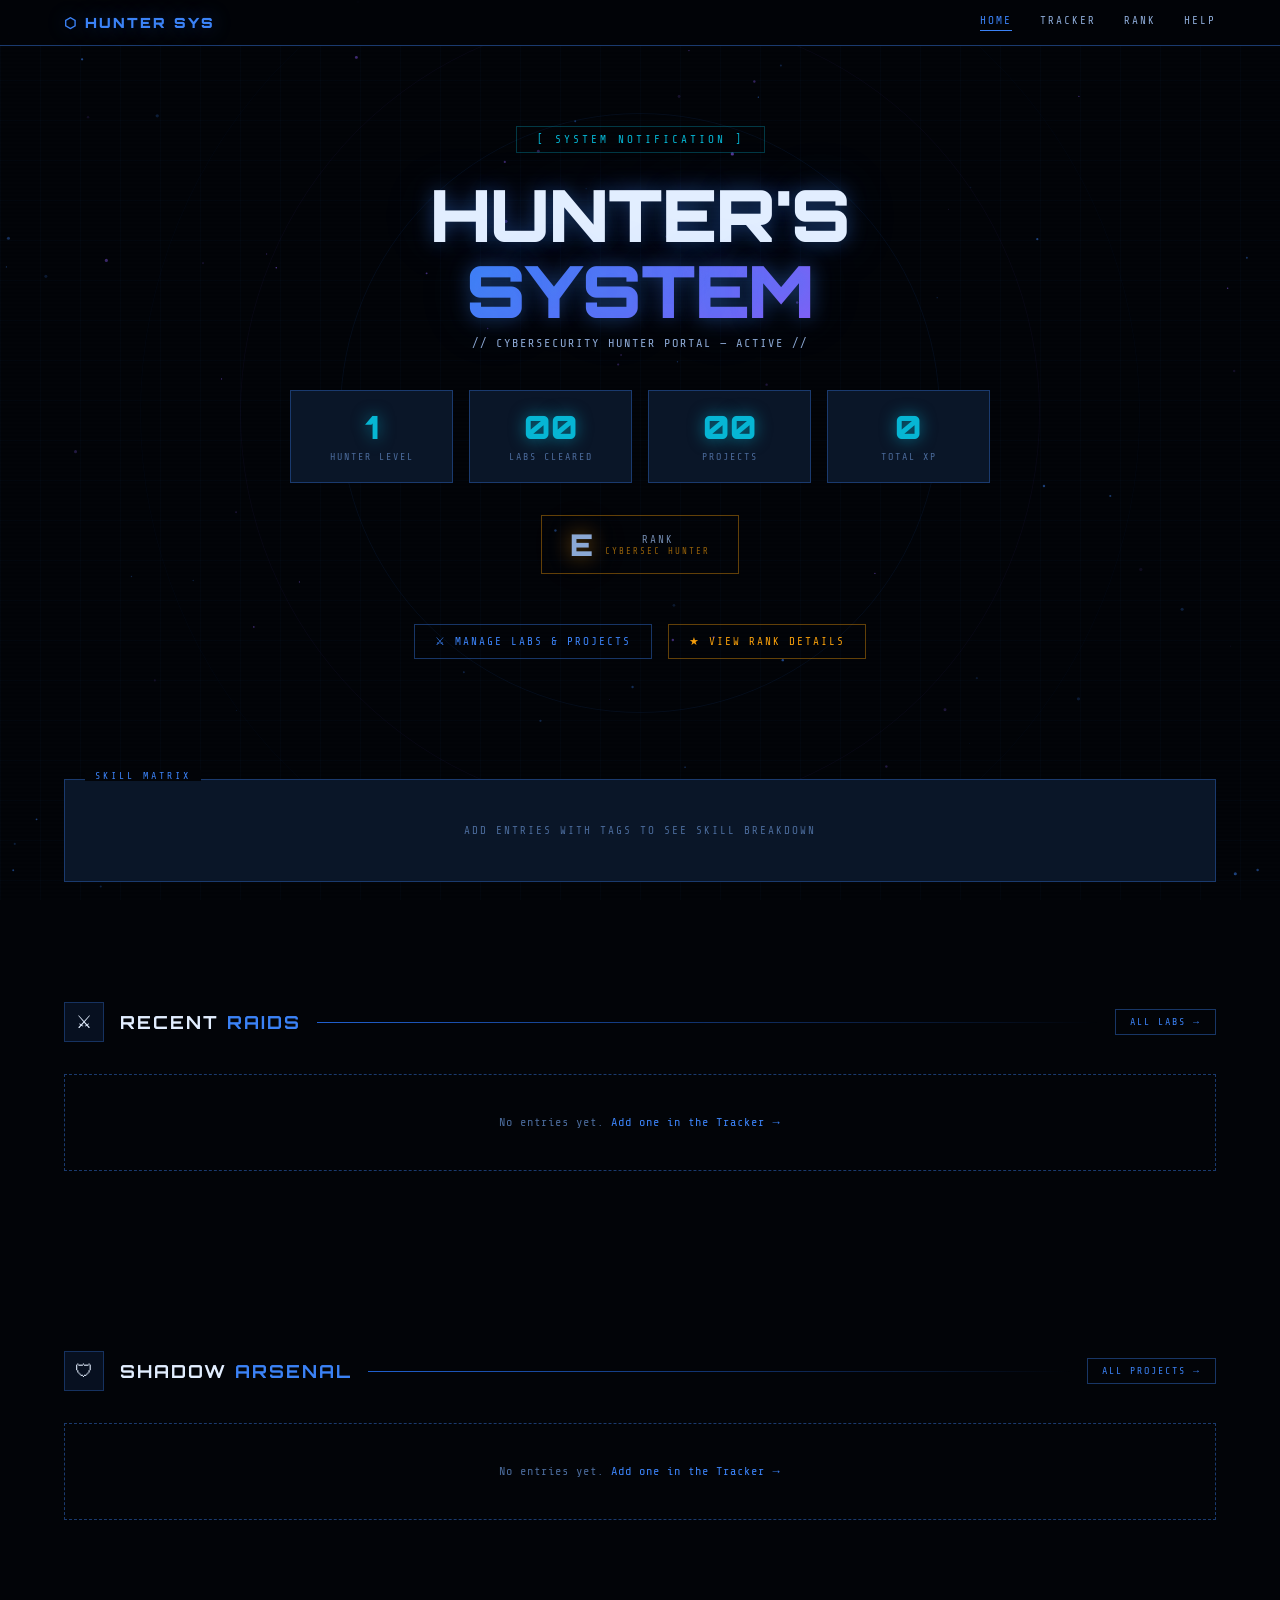
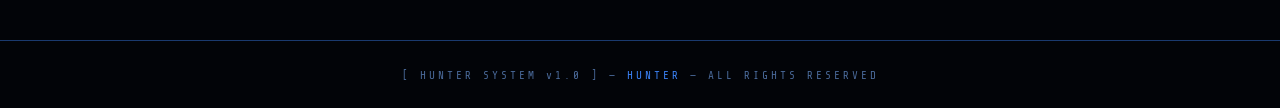
==== index.html @ 8d8c82bb "Add files via upload" ====
<!DOCTYPE html>
<html lang="en">
<head>
  <meta charset="UTF-8" />
  <meta name="viewport" content="width=device-width, initial-scale=1.0" />
  <title>Hunter's System | Home</title>
  <link rel="stylesheet" href="styles.css" />
  <style>
    .gate-ring {
      position: absolute; top: 50%; left: 50%;
      transform: translate(-50%, -50%);
      width: 600px; height: 600px; border-radius: 50%;
      border: 1px solid rgba(59,130,246,0.08);
      animation: ringPulse 4s ease-in-out infinite; pointer-events: none;
    }
    .gate-ring:nth-child(2) { width: 800px; height: 800px; animation-delay: -1.3s; border-color: rgba(139,92,246,0.05); }
    .gate-ring:nth-child(3) { width: 1000px; height: 1000px; animation-delay: -2.6s; border-color: rgba(59,130,246,0.03); }
    @keyframes ringPulse {
      0%,100%{ transform:translate(-50%,-50%) scale(1); opacity:.6; }
      50%    { transform:translate(-50%,-50%) scale(1.04); opacity:1; }
    }

    header { position: relative; padding: 80px 0 60px; text-align: center; overflow: hidden; }

    .system-alert {
      display: inline-block;
      font-family: 'Share Tech Mono', monospace; font-size: 11px; letter-spacing: 3px;
      color: var(--accent-cyan); border: 1px solid rgba(6,182,212,0.3);
      padding: 6px 20px; margin-bottom: 24px; text-transform: uppercase;
      animation: blink 2s step-end infinite;
    }

    h1.hero-title {
      font-family: 'Orbitron', sans-serif;
      font-size: clamp(32px, 6vw, 72px); font-weight: 900; line-height: 1.05;
      letter-spacing: -1px; color: var(--text-primary);
      text-shadow: var(--glow-blue); margin-bottom: 8px;
    }
    h1.hero-title span {
      background: linear-gradient(135deg, var(--accent-blue), var(--accent-purple));
      -webkit-background-clip: text; -webkit-text-fill-color: transparent; background-clip: text;
    }

    .hero-sub {
      font-family: 'Share Tech Mono', monospace; font-size: 12px;
      color: var(--text-secondary); letter-spacing: 2px; margin-bottom: 40px;
    }

    .rank-badge {
      display: inline-flex; align-items: center; gap: 12px;
      background: linear-gradient(135deg, rgba(245,158,11,0.12), rgba(245,158,11,0.04));
      border: 1px solid rgba(245,158,11,0.4); padding: 10px 28px;
      box-shadow: var(--glow-gold); margin-bottom: 50px;
    }
    .rank-letter {
      font-family: 'Orbitron', sans-serif; font-size: 30px; font-weight: 900;
      color: var(--accent-gold); text-shadow: var(--glow-gold);
    }
    .rank-text { font-family: 'Share Tech Mono', monospace; font-size: 11px; letter-spacing: 2px; color: var(--accent-gold); opacity: 0.8; }

    .quick-links { display: flex; justify-content: center; gap: 16px; flex-wrap: wrap; margin-bottom: 60px; }

    .preview-section { margin-bottom: 60px; }

    .no-data-msg {
      font-family: 'Share Tech Mono', monospace; font-size: 12px;
      color: var(--text-dim); letter-spacing: 1px; text-align: center; padding: 40px;
      border: 1px dashed var(--border-dim);
    }
    .no-data-msg a { color: var(--accent-blue); text-decoration: none; }
    .no-data-msg a:hover { text-decoration: underline; }
  </style>
</head>
<body>
<canvas id="particles"></canvas>

<nav>
  <div class="container nav-inner">
    <a href="index.html" class="nav-logo">⬡ HUNTER SYS</a>
    <div class="nav-links">
      <a href="index.html" class="active">HOME</a>
      <a href="tracker.html">TRACKER</a>
      <a href="rank.html">RANK</a>
      <a href="troubleshooting.html">HELP</a>
    </div>
  </div>
</nav>

<header>
  <div class="gate-ring"></div>
  <div class="gate-ring"></div>
  <div class="gate-ring"></div>
  <div class="container" style="position:relative;z-index:2;">
    <div class="system-alert">[ SYSTEM NOTIFICATION ]</div>
    <h1 class="hero-title">HUNTER'S<br /><span>SYSTEM</span></h1>
    <p class="hero-sub">// CYBERSECURITY HUNTER PORTAL — ACTIVE //</p>

    <!-- Dynamic stat grid -->
    <div class="stat-grid" id="statGrid" style="max-width:700px;margin:0 auto 32px;">
      <div class="stat-card">
        <span class="stat-card-value" id="statLevel">—</span>
        <span class="stat-card-label">HUNTER LEVEL</span>
      </div>
      <div class="stat-card">
        <span class="stat-card-value" id="statLabs">0</span>
        <span class="stat-card-label">LABS CLEARED</span>
      </div>
      <div class="stat-card">
        <span class="stat-card-value" id="statProjects">0</span>
        <span class="stat-card-label">PROJECTS</span>
      </div>
      <div class="stat-card">
        <span class="stat-card-value" id="statXP">0</span>
        <span class="stat-card-label">TOTAL XP</span>
      </div>
    </div>

    <!-- Rank badge -->
    <div style="display:flex;justify-content:center;">
      <div class="rank-badge" id="rankBadge">
        <span class="rank-letter" id="rankLetter">?</span>
        <div>
          <div class="rank-text" id="rankLabel">RANK</div>
          <div class="rank-text" style="font-size:9px;opacity:0.6;">CYBERSEC HUNTER</div>
        </div>
      </div>
    </div>

    <!-- Quick nav buttons -->
    <div class="quick-links">
      <a href="tracker.html" class="btn btn-primary">⚔ MANAGE LABS &amp; PROJECTS</a>
      <a href="rank.html"    class="btn btn-gold">★ VIEW RANK DETAILS</a>
    </div>
  </div>
</header>

<div class="container">

  <!-- XP Skill Bars -->
  <div class="xp-section" data-label="SKILL MATRIX" style="margin-bottom:60px;" id="skillMatrix">
    <div id="skillBars">
      <div class="xp-row">
        <span class="xp-label">NO DATA</span>
        <div class="xp-track"><div class="xp-fill" style="width:0%"></div></div>
        <span class="xp-pct">0%</span>
      </div>
    </div>
  </div>

  <!-- Recent Labs Preview -->
  <section class="preview-section">
    <div class="section-header">
      <div class="section-icon">⚔</div>
      <h2 class="section-title">RECENT <span>RAIDS</span></h2>
      <div class="section-line"></div>
      <a href="tracker.html" class="btn btn-primary" style="white-space:nowrap;font-size:10px;padding:6px 14px;">ALL LABS →</a>
    </div>
    <div id="labsPreview" class="cards-grid"></div>
  </section>

  <!-- Recent Projects Preview -->
  <section class="preview-section">
    <div class="section-header">
      <div class="section-icon">🛡</div>
      <h2 class="section-title">SHADOW <span>ARSENAL</span></h2>
      <div class="section-line"></div>
      <a href="tracker.html" class="btn btn-primary" style="white-space:nowrap;font-size:10px;padding:6px 14px;">ALL PROJECTS →</a>
    </div>
    <div id="projectsPreview" class="cards-grid"></div>
  </section>

</div>

<footer>
  <div class="container">
    <p class="footer-text">[ HUNTER SYSTEM v1.0 ] — <span id="footerName">HUNTER</span> — ALL RIGHTS RESERVED</p>
  </div>
</footer>

<script>
// ── PARTICLES ──
const canvas = document.getElementById('particles');
const ctx = canvas.getContext('2d');
let W, H, particles = [];
function resize() { W = canvas.width = window.innerWidth; H = canvas.height = window.innerHeight; }
resize(); window.addEventListener('resize', resize);
function mkP() {
  return { x:Math.random()*W, y:Math.random()*H, r:Math.random()*1.4+0.3,
    dx:(Math.random()-.5)*.3, dy:-Math.random()*.5-.1,
    alpha:Math.random()*.5+.1, color:Math.random()>.5?'59,130,246':'139,92,246' };
}
for(let i=0;i<100;i++) particles.push(mkP());
(function draw() {
  ctx.clearRect(0,0,W,H);
  particles.forEach((p,i) => {
    ctx.beginPath(); ctx.arc(p.x,p.y,p.r,0,Math.PI*2);
    ctx.fillStyle=`rgba(${p.color},${p.alpha})`; ctx.fill();
    p.x+=p.dx; p.y+=p.dy;
    if(p.y<-10) particles[i]={...mkP(),y:H+10};
  });
  requestAnimationFrame(draw);
})();

// ── DATA ──
const XP_BY_RANK = { E:250, D:600, C:1200, B:2500, A:5000, S:10000 };
const RANK_THRESHOLDS = [
  { rank:'S', min:42000, color:'var(--accent-gold)' },
  { rank:'A', min:30000, color:'var(--accent-orange)' },
  { rank:'B', min:18000, color:'var(--accent-purple)' },
  { rank:'C', min:8000,  color:'var(--accent-blue)' },
  { rank:'D', min:2000,  color:'var(--accent-green)' },
  { rank:'E', min:0,     color:'var(--text-secondary)' },
];

function getEntries() { try { return JSON.parse(localStorage.getItem('hunterEntries')||'[]'); } catch(e){return[];} }

function calcXP(entry) {
  const base = XP_BY_RANK[entry.rank] || 0;
  if(entry.status==='complete') return base;
  if(entry.status==='progress') return Math.floor(base*0.5);
  return 0;
}

function getHunterRank(xp) {
  return RANK_THRESHOLDS.find(t => xp >= t.min) || RANK_THRESHOLDS[RANK_THRESHOLDS.length-1];
}

function renderCard(entry) {
  const statusIcon = entry.status==='complete'?'complete':entry.status==='progress'?'progress':'locked';
  const statusLabel = entry.status==='complete'?'CLEARED':entry.status==='progress'?'IN PROGRESS':'LOCKED';
  const xp = calcXP(entry);
  const base = XP_BY_RANK[entry.rank]||0;
  const pct = base>0 ? Math.round((xp/base)*100) : 0;
  const tags = (entry.tags||[]).map(t=>`<span class="tag">${t}</span>`).join('');
  const link = entry.link ? `<a href="${entry.link}" target="_blank" class="btn btn-primary" style="font-size:10px;padding:7px 14px;">VIEW →</a>` : '';
  return `
  <div class="card fade-in">
    <div class="card-corner"></div>
    <div class="card-header">
      <span class="card-rank rank-${entry.rank.toLowerCase()}">${entry.rank}-RANK</span>
      <span class="card-status">
        <span class="status-dot ${statusIcon}"></span>
        <span class="status-${statusIcon}">${statusLabel}</span>
      </span>
    </div>
    <h3 class="card-title">${entry.name}</h3>
    <div class="mini-progress">
      <div class="mini-track"><div class="mini-fill" style="width:${pct}%"></div></div>
      <span class="mini-pct">${pct}%</span>
    </div>
    <p class="card-desc">${entry.description||'No description provided.'}</p>
    <div class="card-tags">${tags}</div>
    ${link}
  </div>`;
}

function renderNoData(containerId, pageHref) {
  document.getElementById(containerId).innerHTML = `
    <div class="no-data-msg" style="grid-column:1/-1;">
      No entries yet. <a href="${pageHref}">Add one in the Tracker →</a>
    </div>`;
}

function buildSkillBars(entries) {
  // Count completed XP by tags/type — build bars per category
  const categories = {
    'NETWORK':    ['NMAP','WIRESHARK','TCP/IP','PFSENSE','NETWORK','RECON'],
    'WEB SEC':    ['BURP SUITE','XSS','SQL','OWASP','WEB','HTTP','PHP'],
    'ACTIVE DIR': ['ACTIVE DIRECTORY','KERBEROS','MIMIKATZ','AD','LDAP'],
    'FORENSICS':  ['AUTOPSY','VOLATILITY','LOG','FORENSICS','DFIR'],
    'MALWARE':    ['GHIDRA','x64DBG','SANDBOX','RE','MALWARE','REVERSE'],
  };
  const colors = ['','purple','green','gold','red'];
  const barEl = document.getElementById('skillBars');
  barEl.innerHTML = '';

  let hasAny = false;
  Object.entries(categories).forEach(([cat, keywords], ci) => {
    const relevant = entries.filter(e =>
      e.status==='complete' &&
      (keywords.some(k => (e.tags||[]).map(t=>t.toUpperCase()).includes(k))
       || keywords.some(k => (e.name||'').toUpperCase().includes(k)))
    );
    const total = entries.filter(e =>
      keywords.some(k => (e.tags||[]).map(t=>t.toUpperCase()).includes(k)
        || (e.name||'').toUpperCase().includes(k))
    );
    if(total.length===0) return;
    hasAny = true;
    const pct = total.length>0 ? Math.round((relevant.length/total.length)*100) : 0;
    const row = document.createElement('div');
    row.className = 'xp-row';
    row.innerHTML = `
      <span class="xp-label">${cat}</span>
      <div class="xp-track"><div class="xp-fill ${colors[ci]}" style="width:0%" data-target="${pct}%"></div></div>
      <span class="xp-pct">${pct}%</span>`;
    barEl.appendChild(row);
  });

  if(!hasAny) {
    barEl.innerHTML = `<div style="font-family:'Share Tech Mono',monospace;font-size:11px;color:var(--text-dim);letter-spacing:2px;text-align:center;padding:16px 0;">
      ADD ENTRIES WITH TAGS TO SEE SKILL BREAKDOWN</div>`;
  }

  setTimeout(()=>{
    document.querySelectorAll('.xp-fill[data-target]').forEach(el=>{
      el.style.width = el.dataset.target;
    });
  }, 300);
}

function init() {
  const entries = getEntries();
  const totalXP = entries.reduce((sum,e)=>sum+calcXP(e),0);
  const labs = entries.filter(e=>e.type==='lab');
  const projects = entries.filter(e=>e.type==='project');
  const clearedLabs = labs.filter(e=>e.status==='complete').length;
  const rankInfo = getHunterRank(totalXP);

  // Stats
  document.getElementById('statLevel').textContent = Math.floor(totalXP/300)||1;
  document.getElementById('statLabs').textContent = String(clearedLabs).padStart(2,'0');
  document.getElementById('statProjects').textContent = String(projects.length).padStart(2,'0');
  document.getElementById('statXP').textContent = totalXP.toLocaleString();

  // Rank badge
  const rb = document.getElementById('rankBadge');
  rb.style.borderColor = rankInfo.color.replace('var(--','').replace(')','');
  rb.style.background = `linear-gradient(135deg, ${rankInfo.color}22, ${rankInfo.color}08)`;
  rb.style.boxShadow = `0 0 20px ${rankInfo.color}44, 0 0 60px ${rankInfo.color}18`;
  document.getElementById('rankLetter').textContent = rankInfo.rank;
  document.getElementById('rankLetter').style.color = rankInfo.color;
  document.getElementById('rankLabel').style.color = rankInfo.color;

  // Skill bars
  buildSkillBars(entries);

  // Labs preview (latest 3 complete)
  const labsEl = document.getElementById('labsPreview');
  const recentLabs = [...labs].reverse().slice(0,3);
  if(recentLabs.length===0) renderNoData('labsPreview','tracker.html');
  else labsEl.innerHTML = recentLabs.map(renderCard).join('');

  // Projects preview (latest 3)
  const projEl = document.getElementById('projectsPreview');
  const recentProj = [...projects].reverse().slice(0,3);
  if(recentProj.length===0) renderNoData('projectsPreview','tracker.html');
  else projEl.innerHTML = recentProj.map(renderCard).join('');

  // Footer name
  const name = localStorage.getItem('hunterName')||'HUNTER';
  document.getElementById('footerName').textContent = name;
}

init();
</script>
</body>
</html>
---- styles.css ----
/* ── HUNTER SYSTEM — SHARED STYLES ── */
@import url('https://fonts.googleapis.com/css2?family=Rajdhani:wght@400;500;600;700&family=Share+Tech+Mono&family=Orbitron:wght@400;700;900&display=swap');

:root {
  --bg-void:       #020408;
  --bg-deep:       #060d18;
  --bg-panel:      #0a1628;
  --bg-card:       #0d1f3c;
  --border-dim:    #1a3a6e;
  --border-glow:   #2060d0;
  --accent-blue:   #3b82f6;
  --accent-cyan:   #06b6d4;
  --accent-purple: #8b5cf6;
  --accent-gold:   #f59e0b;
  --accent-red:    #ef4444;
  --accent-green:  #22c55e;
  --accent-orange: #f97316;
  --text-primary:  #e2eeff;
  --text-secondary:#8ba8d4;
  --text-dim:      #4a6a9a;
  --glow-blue:     0 0 20px rgba(59,130,246,0.4), 0 0 60px rgba(59,130,246,0.15);
  --glow-purple:   0 0 20px rgba(139,92,246,0.4), 0 0 60px rgba(139,92,246,0.15);
  --glow-gold:     0 0 20px rgba(245,158,11,0.5), 0 0 60px rgba(245,158,11,0.2);
  --glow-green:    0 0 20px rgba(34,197,94,0.4), 0 0 60px rgba(34,197,94,0.15);
}

*, *::before, *::after { box-sizing: border-box; margin: 0; padding: 0; }
html { scroll-behavior: smooth; }

body {
  background: var(--bg-void);
  color: var(--text-primary);
  font-family: 'Rajdhani', sans-serif;
  font-size: 16px;
  min-height: 100vh;
  overflow-x: hidden;
}

/* Grid overlay */
body::before {
  content: '';
  position: fixed; inset: 0; z-index: 0; pointer-events: none;
  background-image:
    linear-gradient(rgba(59,130,246,0.03) 1px, transparent 1px),
    linear-gradient(90deg, rgba(59,130,246,0.03) 1px, transparent 1px);
  background-size: 40px 40px;
}

/* Scanline */
body::after {
  content: '';
  position: fixed; inset: 0; z-index: 1; pointer-events: none;
  background: repeating-linear-gradient(0deg,transparent,transparent 2px,rgba(0,0,0,0.07) 2px,rgba(0,0,0,0.07) 4px);
}

#particles { position: fixed; inset: 0; z-index: 0; pointer-events: none; }

.container { max-width: 1200px; margin: 0 auto; padding: 0 24px; position: relative; z-index: 2; }

/* ── NAV ── */
nav {
  position: sticky; top: 0; z-index: 100;
  background: rgba(2,4,8,0.92);
  backdrop-filter: blur(14px);
  border-bottom: 1px solid var(--border-dim);
  padding: 14px 0;
}
.nav-inner { display: flex; justify-content: space-between; align-items: center; }
.nav-logo {
  font-family: 'Orbitron', sans-serif;
  font-size: 14px; font-weight: 900; letter-spacing: 2px;
  color: var(--accent-blue); text-shadow: var(--glow-blue); text-decoration: none;
}
.nav-links { display: flex; gap: 28px; }
.nav-links a {
  font-family: 'Share Tech Mono', monospace;
  font-size: 11px; letter-spacing: 2px;
  color: var(--text-secondary); text-decoration: none;
  text-transform: uppercase; transition: color 0.2s;
  padding-bottom: 3px; border-bottom: 1px solid transparent;
}
.nav-links a:hover { color: var(--accent-cyan); }
.nav-links a.active { color: var(--accent-blue); border-bottom-color: var(--accent-blue); }

/* ── SECTION HEADER ── */
.section-header {
  display: flex; align-items: center; gap: 16px; margin-bottom: 32px;
}
.section-icon {
  width: 40px; height: 40px; display: grid; place-items: center;
  background: rgba(59,130,246,0.1); border: 1px solid rgba(59,130,246,0.3);
  font-size: 18px; flex-shrink: 0;
}
.section-title {
  font-family: 'Orbitron', sans-serif; font-size: 18px;
  font-weight: 700; letter-spacing: 2px; color: var(--text-primary);
}
.section-title span { color: var(--accent-blue); }
.section-line { flex: 1; height: 1px; background: linear-gradient(90deg, var(--border-glow), transparent); }

section { padding: 60px 0; }

/* ── CARDS ── */
.cards-grid {
  display: grid;
  grid-template-columns: repeat(auto-fill, minmax(320px, 1fr));
  gap: 20px;
}
.card {
  background: var(--bg-card); border: 1px solid var(--border-dim);
  padding: 24px; position: relative;
  transition: border-color 0.3s, transform 0.3s, box-shadow 0.3s;
  overflow: hidden;
}
.card::before {
  content: ''; position: absolute; top: 0; left: 0; right: 0; height: 2px;
  background: linear-gradient(90deg, var(--accent-blue), var(--accent-purple));
  opacity: 0; transition: opacity 0.3s;
}
.card:hover { border-color: var(--border-glow); transform: translateY(-3px); box-shadow: var(--glow-blue); }
.card:hover::before { opacity: 1; }
.card-corner {
  position: absolute; bottom: 12px; right: 12px;
  width: 20px; height: 20px;
  border-bottom: 2px solid var(--border-dim); border-right: 2px solid var(--border-dim);
  transition: border-color 0.3s;
}
.card:hover .card-corner { border-color: var(--accent-blue); }

/* ── RANK BADGES ── */
.card-rank {
  font-family: 'Orbitron', sans-serif; font-size: 13px; font-weight: 700;
  padding: 3px 10px; border: 1px solid; flex-shrink: 0;
}
.rank-s { color: var(--accent-gold);   border-color: var(--accent-gold);   background: rgba(245,158,11,0.08); }
.rank-a { color: var(--accent-orange); border-color: var(--accent-orange); background: rgba(249,115,22,0.08); }
.rank-b { color: var(--accent-purple); border-color: var(--accent-purple); background: rgba(139,92,246,0.08); }
.rank-c { color: var(--accent-blue);   border-color: var(--accent-blue);   background: rgba(59,130,246,0.08); }
.rank-d { color: var(--accent-green);  border-color: var(--accent-green);  background: rgba(34,197,94,0.08); }
.rank-e { color: var(--text-secondary);border-color: var(--border-dim);    background: rgba(255,255,255,0.03); }

/* ── STATUS ── */
.card-status {
  font-family: 'Share Tech Mono', monospace; font-size: 10px;
  letter-spacing: 2px; display: flex; align-items: center; gap: 6px;
}
.status-dot {
  width: 6px; height: 6px; border-radius: 50%;
  animation: dotPulse 2s ease-in-out infinite;
}
.status-dot.complete { background: var(--accent-green); box-shadow: 0 0 6px var(--accent-green); }
.status-dot.progress { background: var(--accent-blue);  box-shadow: 0 0 6px var(--accent-blue); animation: dotPulse 1s ease-in-out infinite; }
.status-dot.locked   { background: var(--text-dim); animation: none; }
@keyframes dotPulse {
  0%,100% { opacity:1; transform:scale(1); } 50% { opacity:0.4; transform:scale(0.7); }
}
.status-complete { color: var(--accent-green); }
.status-progress { color: var(--accent-blue); }
.status-locked   { color: var(--text-dim); }

/* ── CARD CONTENT ── */
.card-header { display: flex; align-items: flex-start; justify-content: space-between; gap: 12px; margin-bottom: 14px; }
.card-title {
  font-family: 'Orbitron', sans-serif; font-size: 14px; font-weight: 700;
  letter-spacing: 1px; color: var(--text-primary); margin-bottom: 8px;
}
.card-desc { font-size: 14px; line-height: 1.6; color: var(--text-secondary); margin-bottom: 14px; }
.card-tags { display: flex; flex-wrap: wrap; gap: 6px; margin-bottom: 14px; }
.tag {
  font-family: 'Share Tech Mono', monospace; font-size: 10px; letter-spacing: 1px;
  color: var(--text-dim); border: 1px solid var(--border-dim); padding: 3px 10px;
  transition: color 0.2s, border-color 0.2s;
}
.card:hover .tag { color: var(--accent-cyan); border-color: rgba(6,182,212,0.3); }

/* ── MINI PROGRESS ── */
.mini-progress { display: flex; align-items: center; gap: 10px; margin-bottom: 14px; }
.mini-track { flex: 1; height: 3px; background: rgba(255,255,255,0.05); }
.mini-fill { height: 100%; background: linear-gradient(90deg, var(--accent-blue), var(--accent-cyan)); }
.mini-pct { font-family: 'Share Tech Mono', monospace; font-size: 10px; color: var(--text-dim); width: 32px; text-align: right; }

/* ── XP BARS ── */
.xp-section {
  background: var(--bg-panel); border: 1px solid var(--border-dim);
  padding: 28px 32px; position: relative;
}
.xp-section::before {
  content: attr(data-label);
  position: absolute; top: -10px; left: 20px;
  font-family: 'Share Tech Mono', monospace; font-size: 10px; letter-spacing: 3px;
  color: var(--accent-blue); background: var(--bg-void); padding: 0 10px;
}
.xp-row { display: flex; align-items: center; gap: 16px; margin-bottom: 16px; }
.xp-row:last-child { margin-bottom: 0; }
.xp-label { font-family: 'Share Tech Mono', monospace; font-size: 11px; letter-spacing: 1px; color: var(--text-dim); width: 90px; flex-shrink: 0; }
.xp-track { flex: 1; height: 8px; background: rgba(255,255,255,0.05); border: 1px solid var(--border-dim); position: relative; overflow: hidden; }
.xp-fill {
  height: 100%; background: linear-gradient(90deg, var(--accent-blue), var(--accent-cyan));
  box-shadow: 0 0 12px rgba(59,130,246,0.6); position: relative;
  transition: width 1.5s cubic-bezier(0.4,0,0.2,1);
}
.xp-fill::after { content: ''; position: absolute; right: 0; top: 0; bottom: 0; width: 3px; background: white; box-shadow: 0 0 8px white; }
.xp-fill.purple { background: linear-gradient(90deg, var(--accent-purple), #a78bfa); box-shadow: 0 0 12px rgba(139,92,246,0.6); }
.xp-fill.green  { background: linear-gradient(90deg, var(--accent-green), #4ade80);  box-shadow: 0 0 12px rgba(34,197,94,0.6); }
.xp-fill.gold   { background: linear-gradient(90deg, var(--accent-gold), #fcd34d);   box-shadow: 0 0 12px rgba(245,158,11,0.6); }
.xp-fill.red    { background: linear-gradient(90deg, var(--accent-red), #f97316);    box-shadow: 0 0 12px rgba(239,68,68,0.6); }
.xp-pct { font-family: 'Orbitron', monospace; font-size: 11px; color: var(--accent-cyan); width: 44px; text-align: right; }

/* ── BUTTONS ── */
.btn {
  font-family: 'Share Tech Mono', monospace; font-size: 11px; letter-spacing: 2px;
  text-transform: uppercase; padding: 10px 20px; border: 1px solid;
  cursor: pointer; transition: all 0.25s; text-decoration: none;
  display: inline-flex; align-items: center; gap: 8px;
  background: transparent;
}
.btn-primary { color: var(--accent-blue); border-color: rgba(59,130,246,0.4); }
.btn-primary:hover { background: rgba(59,130,246,0.12); border-color: var(--accent-blue); box-shadow: var(--glow-blue); color: #93c5fd; }
.btn-success { color: var(--accent-green); border-color: rgba(34,197,94,0.4); }
.btn-success:hover { background: rgba(34,197,94,0.1); border-color: var(--accent-green); }
.btn-danger  { color: var(--accent-red);   border-color: rgba(239,68,68,0.4); }
.btn-danger:hover  { background: rgba(239,68,68,0.1);  border-color: var(--accent-red); }
.btn-gold    { color: var(--accent-gold);  border-color: rgba(245,158,11,0.4); }
.btn-gold:hover    { background: rgba(245,158,11,0.1); border-color: var(--accent-gold); box-shadow: var(--glow-gold); }

/* ── FORMS ── */
.form-panel {
  background: var(--bg-panel); border: 1px solid var(--border-dim);
  padding: 32px; position: relative;
}
.form-panel::before {
  content: attr(data-label);
  position: absolute; top: -10px; left: 20px;
  font-family: 'Share Tech Mono', monospace; font-size: 10px; letter-spacing: 3px;
  color: var(--accent-purple); background: var(--bg-void); padding: 0 10px;
}
.form-grid { display: grid; grid-template-columns: 1fr 1fr; gap: 20px; }
.form-group { display: flex; flex-direction: column; gap: 8px; }
.form-group.full { grid-column: 1 / -1; }
label {
  font-family: 'Share Tech Mono', monospace; font-size: 10px;
  letter-spacing: 2px; color: var(--text-dim); text-transform: uppercase;
}
input, select, textarea {
  background: rgba(255,255,255,0.03); border: 1px solid var(--border-dim);
  color: var(--text-primary); font-family: 'Rajdhani', sans-serif; font-size: 15px;
  padding: 10px 14px; transition: border-color 0.25s, box-shadow 0.25s;
  outline: none; width: 100%; border-radius: 0;
  -webkit-appearance: none;
}
input:focus, select:focus, textarea:focus {
  border-color: var(--accent-blue); box-shadow: 0 0 0 1px rgba(59,130,246,0.3);
}
select option { background: var(--bg-card); color: var(--text-primary); }
textarea { resize: vertical; min-height: 80px; }
.form-actions { display: flex; gap: 12px; margin-top: 24px; flex-wrap: wrap; }

/* ── QUEST LIST ── */
.quest-list { display: flex; flex-direction: column; gap: 10px; }
.quest-item {
  display: flex; align-items: center; gap: 16px;
  background: var(--bg-panel); border: 1px solid var(--border-dim);
  padding: 14px 20px; transition: border-color 0.25s, background 0.25s;
}
.quest-item:hover { border-color: var(--border-glow); background: rgba(59,130,246,0.04); }
.quest-check {
  width: 20px; height: 20px; border: 2px solid var(--border-dim);
  display: grid; place-items: center; flex-shrink: 0;
  font-size: 11px; color: var(--accent-green); transition: border-color 0.25s;
}
.quest-check.done { border-color: var(--accent-green); background: rgba(34,197,94,0.08); }
.quest-name { flex: 1; font-size: 15px; font-weight: 600; color: var(--text-primary); }
.quest-name.done { text-decoration: line-through; color: var(--text-dim); }
.quest-xp { font-family: 'Share Tech Mono', monospace; font-size: 11px; color: var(--accent-gold); letter-spacing: 1px; }

/* ── STAT BLOCKS ── */
.stat-grid { display: grid; grid-template-columns: repeat(auto-fit, minmax(160px, 1fr)); gap: 16px; margin-bottom: 40px; }
.stat-card {
  background: var(--bg-panel); border: 1px solid var(--border-dim);
  padding: 20px; text-align: center; position: relative;
  transition: border-color 0.3s;
}
.stat-card:hover { border-color: var(--border-glow); }
.stat-card-value {
  font-family: 'Orbitron', sans-serif; font-size: 32px; font-weight: 900;
  color: var(--accent-cyan); text-shadow: 0 0 16px rgba(6,182,212,0.6);
  display: block; line-height: 1;
}
.stat-card-label {
  font-family: 'Share Tech Mono', monospace; font-size: 10px;
  letter-spacing: 2px; color: var(--text-dim); text-transform: uppercase;
  margin-top: 8px; display: block;
}

/* ── EMPTY STATE ── */
.empty-state {
  text-align: center; padding: 60px 20px;
  border: 1px dashed var(--border-dim); background: rgba(255,255,255,0.01);
}
.empty-state-icon { font-size: 40px; margin-bottom: 16px; opacity: 0.4; }
.empty-state-text {
  font-family: 'Share Tech Mono', monospace; font-size: 12px;
  letter-spacing: 2px; color: var(--text-dim);
}

/* ── FILTER BAR ── */
.filter-bar { display: flex; gap: 10px; flex-wrap: wrap; margin-bottom: 24px; }
.filter-btn {
  font-family: 'Share Tech Mono', monospace; font-size: 10px; letter-spacing: 2px;
  padding: 6px 16px; border: 1px solid var(--border-dim);
  color: var(--text-dim); background: transparent; cursor: pointer;
  transition: all 0.2s; text-transform: uppercase;
}
.filter-btn:hover, .filter-btn.active { color: var(--accent-cyan); border-color: rgba(6,182,212,0.4); background: rgba(6,182,212,0.06); }

/* ── CARD ACTIONS (for tracker) ── */
.card-actions { display: flex; gap: 8px; margin-top: 14px; }

/* ── FOOTER ── */
footer { border-top: 1px solid var(--border-dim); padding: 28px 0; text-align: center; }
.footer-text {
  font-family: 'Share Tech Mono', monospace; font-size: 11px;
  letter-spacing: 3px; color: var(--text-dim);
}
.footer-text span { color: var(--accent-blue); }

/* ── ANIMATIONS ── */
.fade-in { opacity: 0; transform: translateY(20px); animation: fadeIn 0.6s ease forwards; }
@keyframes fadeIn { to { opacity: 1; transform: translateY(0); } }
.fade-in:nth-child(1){animation-delay:.05s} .fade-in:nth-child(2){animation-delay:.1s}
.fade-in:nth-child(3){animation-delay:.15s} .fade-in:nth-child(4){animation-delay:.2s}
.fade-in:nth-child(5){animation-delay:.25s} .fade-in:nth-child(6){animation-delay:.3s}
.fade-in:nth-child(7){animation-delay:.35s} .fade-in:nth-child(8){animation-delay:.4s}

@keyframes blink { 0%,100%{opacity:1} 50%{opacity:0.35} }

/* ── RANK COLOR HELPERS ── */
.color-s { color: var(--accent-gold); }
.color-a { color: var(--accent-orange); }
.color-b { color: var(--accent-purple); }
.color-c { color: var(--accent-blue); }
.color-d { color: var(--accent-green); }
.color-e { color: var(--text-secondary); }

/* ── RESPONSIVE ── */
@media (max-width: 768px) {
  .form-grid { grid-template-columns: 1fr; }
  .form-group.full { grid-column: 1; }
}
@media (max-width: 640px) {
  .nav-links { gap: 16px; }
  .stat-grid { grid-template-columns: repeat(2, 1fr); }
}

/* ── PARTICLES ── */
.particles-script { display: none; }
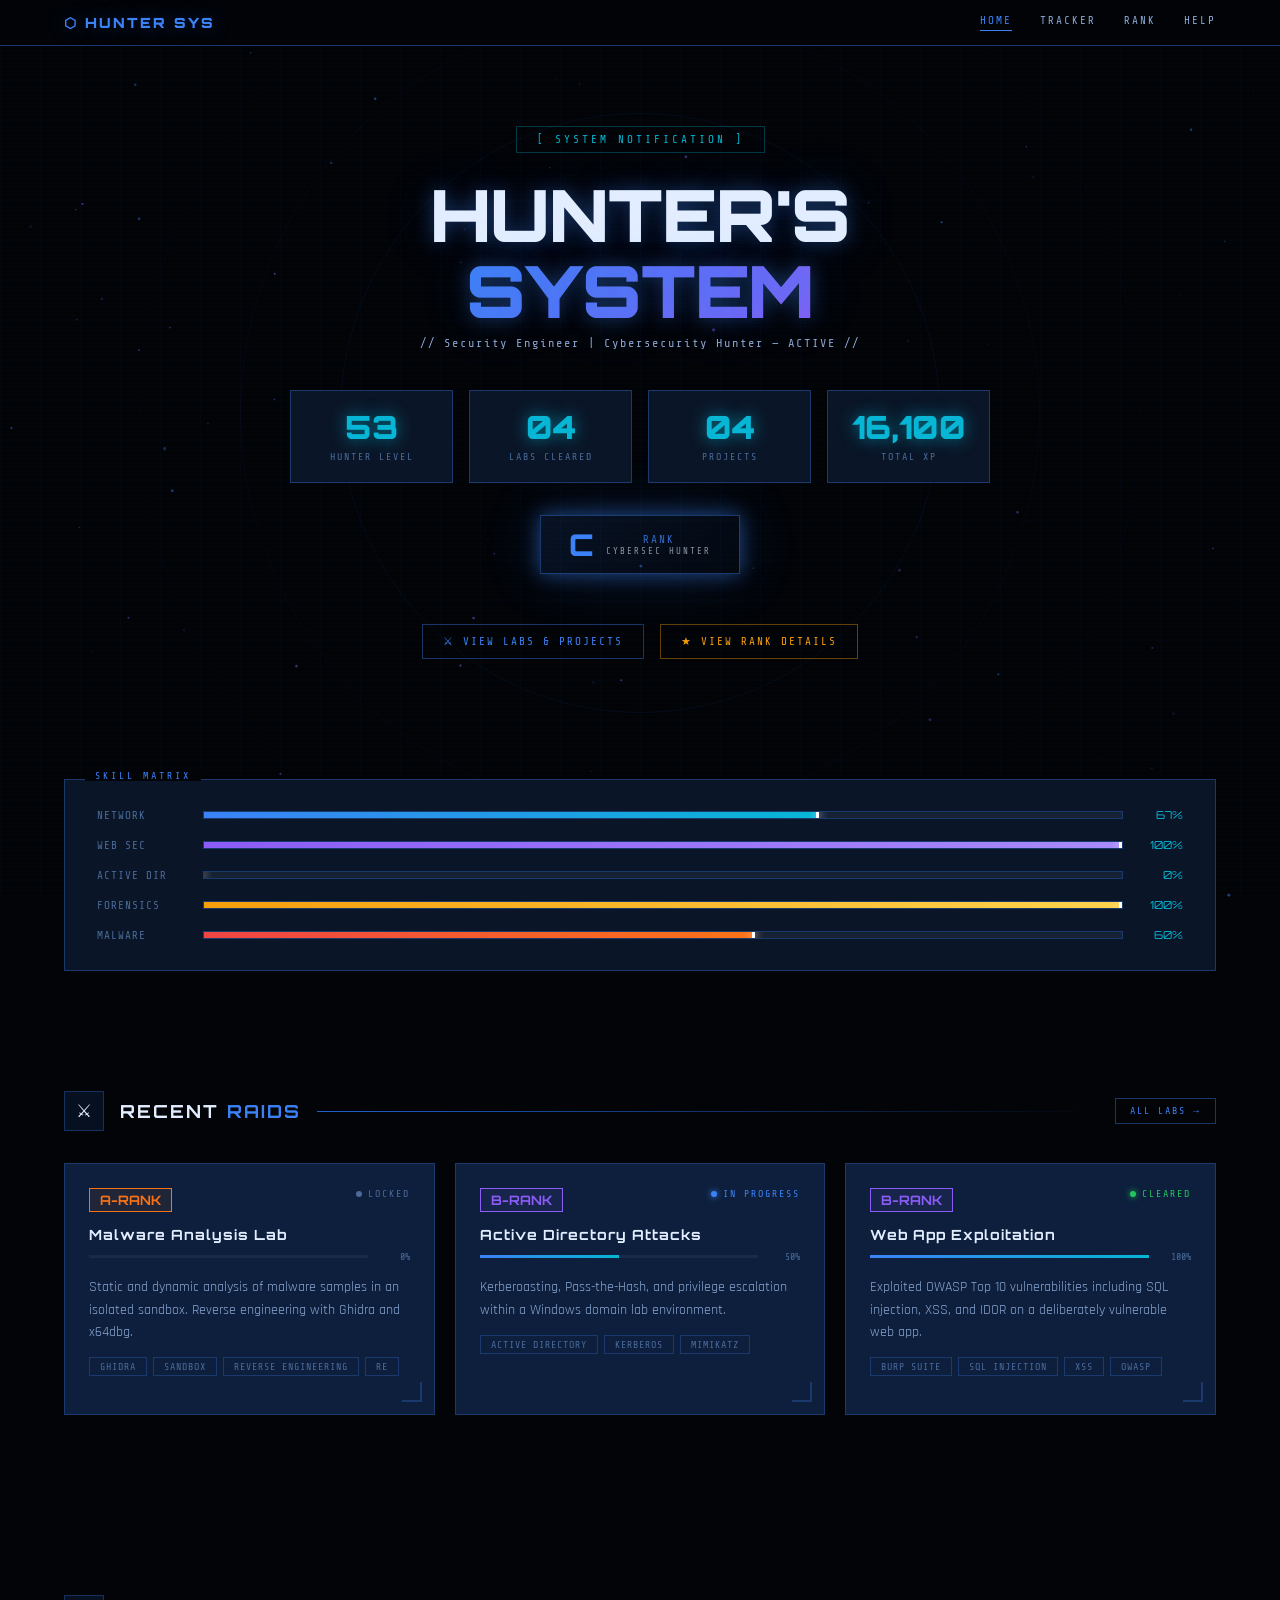
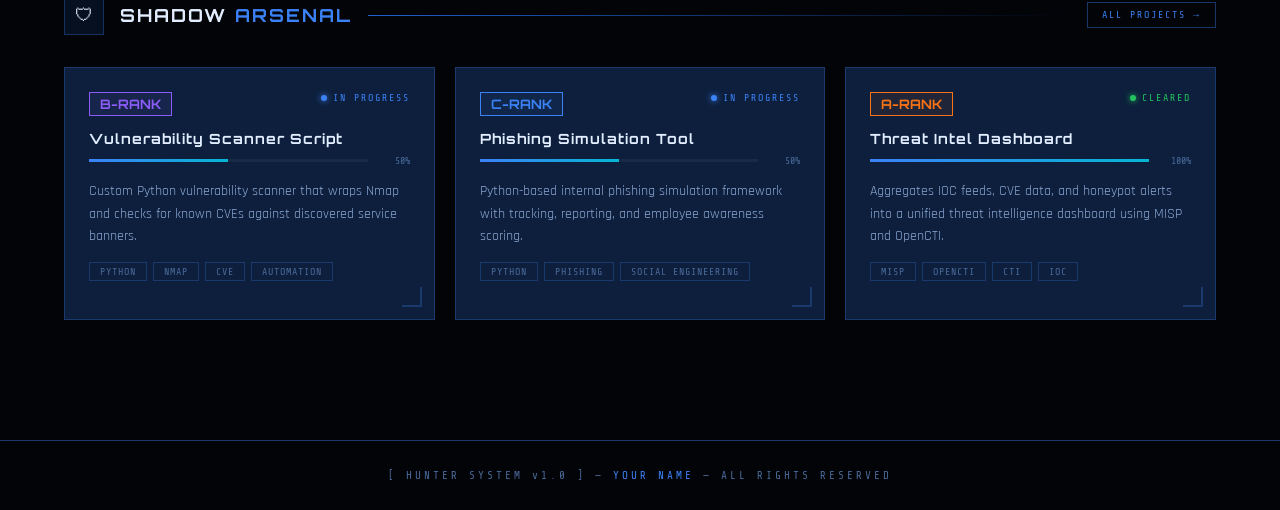
==== commit dc757fbd: "Rename index-2.html to index.html" ====
--- a/index.html
+++ b/index.html
@@ -13,62 +13,41 @@
       border: 1px solid rgba(59,130,246,0.08);
       animation: ringPulse 4s ease-in-out infinite; pointer-events: none;
     }
-    .gate-ring:nth-child(2) { width: 800px; height: 800px; animation-delay: -1.3s; border-color: rgba(139,92,246,0.05); }
-    .gate-ring:nth-child(3) { width: 1000px; height: 1000px; animation-delay: -2.6s; border-color: rgba(59,130,246,0.03); }
+    .gate-ring:nth-child(2) { width:800px;height:800px;animation-delay:-1.3s;border-color:rgba(139,92,246,0.05); }
+    .gate-ring:nth-child(3) { width:1000px;height:1000px;animation-delay:-2.6s;border-color:rgba(59,130,246,0.03); }
     @keyframes ringPulse {
       0%,100%{ transform:translate(-50%,-50%) scale(1); opacity:.6; }
       50%    { transform:translate(-50%,-50%) scale(1.04); opacity:1; }
     }
-
-    header { position: relative; padding: 80px 0 60px; text-align: center; overflow: hidden; }
-
+    header { position:relative; padding:80px 0 60px; text-align:center; overflow:hidden; }
     .system-alert {
-      display: inline-block;
-      font-family: 'Share Tech Mono', monospace; font-size: 11px; letter-spacing: 3px;
-      color: var(--accent-cyan); border: 1px solid rgba(6,182,212,0.3);
-      padding: 6px 20px; margin-bottom: 24px; text-transform: uppercase;
-      animation: blink 2s step-end infinite;
-    }
-
+      display:inline-block; font-family:'Share Tech Mono',monospace; font-size:11px;
+      letter-spacing:3px; color:var(--accent-cyan); border:1px solid rgba(6,182,212,0.3);
+      padding:6px 20px; margin-bottom:24px; text-transform:uppercase;
+      animation:blink 2s step-end infinite;
+    }
     h1.hero-title {
-      font-family: 'Orbitron', sans-serif;
-      font-size: clamp(32px, 6vw, 72px); font-weight: 900; line-height: 1.05;
-      letter-spacing: -1px; color: var(--text-primary);
-      text-shadow: var(--glow-blue); margin-bottom: 8px;
+      font-family:'Orbitron',sans-serif; font-size:clamp(32px,6vw,72px);
+      font-weight:900; line-height:1.05; letter-spacing:-1px;
+      color:var(--text-primary); text-shadow:var(--glow-blue); margin-bottom:8px;
     }
     h1.hero-title span {
-      background: linear-gradient(135deg, var(--accent-blue), var(--accent-purple));
-      -webkit-background-clip: text; -webkit-text-fill-color: transparent; background-clip: text;
-    }
-
+      background:linear-gradient(135deg,var(--accent-blue),var(--accent-purple));
+      -webkit-background-clip:text; -webkit-text-fill-color:transparent; background-clip:text;
+    }
     .hero-sub {
-      font-family: 'Share Tech Mono', monospace; font-size: 12px;
-      color: var(--text-secondary); letter-spacing: 2px; margin-bottom: 40px;
-    }
-
+      font-family:'Share Tech Mono',monospace; font-size:12px;
+      color:var(--text-secondary); letter-spacing:2px; margin-bottom:40px;
+    }
     .rank-badge {
-      display: inline-flex; align-items: center; gap: 12px;
-      background: linear-gradient(135deg, rgba(245,158,11,0.12), rgba(245,158,11,0.04));
-      border: 1px solid rgba(245,158,11,0.4); padding: 10px 28px;
-      box-shadow: var(--glow-gold); margin-bottom: 50px;
-    }
-    .rank-letter {
-      font-family: 'Orbitron', sans-serif; font-size: 30px; font-weight: 900;
-      color: var(--accent-gold); text-shadow: var(--glow-gold);
-    }
-    .rank-text { font-family: 'Share Tech Mono', monospace; font-size: 11px; letter-spacing: 2px; color: var(--accent-gold); opacity: 0.8; }
-
-    .quick-links { display: flex; justify-content: center; gap: 16px; flex-wrap: wrap; margin-bottom: 60px; }
-
-    .preview-section { margin-bottom: 60px; }
-
-    .no-data-msg {
-      font-family: 'Share Tech Mono', monospace; font-size: 12px;
-      color: var(--text-dim); letter-spacing: 1px; text-align: center; padding: 40px;
-      border: 1px dashed var(--border-dim);
-    }
-    .no-data-msg a { color: var(--accent-blue); text-decoration: none; }
-    .no-data-msg a:hover { text-decoration: underline; }
+      display:inline-flex; align-items:center; gap:12px;
+      border:1px solid rgba(245,158,11,0.4); padding:10px 28px;
+      box-shadow:var(--glow-gold); margin-bottom:50px;
+    }
+    .rank-letter { font-family:'Orbitron',sans-serif; font-size:30px; font-weight:900; }
+    .rank-text   { font-family:'Share Tech Mono',monospace; font-size:11px; letter-spacing:2px; opacity:.8; }
+    .quick-links { display:flex; justify-content:center; gap:16px; flex-wrap:wrap; margin-bottom:60px; }
+    .preview-section { margin-bottom:60px; }
   </style>
 </head>
 <body>
@@ -87,35 +66,19 @@
 </nav>
 
 <header>
-  <div class="gate-ring"></div>
-  <div class="gate-ring"></div>
-  <div class="gate-ring"></div>
+  <div class="gate-ring"></div><div class="gate-ring"></div><div class="gate-ring"></div>
   <div class="container" style="position:relative;z-index:2;">
     <div class="system-alert">[ SYSTEM NOTIFICATION ]</div>
     <h1 class="hero-title">HUNTER'S<br /><span>SYSTEM</span></h1>
-    <p class="hero-sub">// CYBERSECURITY HUNTER PORTAL — ACTIVE //</p>
-
-    <!-- Dynamic stat grid -->
+    <p class="hero-sub" id="heroSub">// CYBERSECURITY HUNTER PORTAL — ACTIVE //</p>
+
     <div class="stat-grid" id="statGrid" style="max-width:700px;margin:0 auto 32px;">
-      <div class="stat-card">
-        <span class="stat-card-value" id="statLevel">—</span>
-        <span class="stat-card-label">HUNTER LEVEL</span>
-      </div>
-      <div class="stat-card">
-        <span class="stat-card-value" id="statLabs">0</span>
-        <span class="stat-card-label">LABS CLEARED</span>
-      </div>
-      <div class="stat-card">
-        <span class="stat-card-value" id="statProjects">0</span>
-        <span class="stat-card-label">PROJECTS</span>
-      </div>
-      <div class="stat-card">
-        <span class="stat-card-value" id="statXP">0</span>
-        <span class="stat-card-label">TOTAL XP</span>
-      </div>
-    </div>
-
-    <!-- Rank badge -->
+      <div class="stat-card"><span class="stat-card-value" id="statLevel">—</span><span class="stat-card-label">HUNTER LEVEL</span></div>
+      <div class="stat-card"><span class="stat-card-value" id="statLabs">0</span><span class="stat-card-label">LABS CLEARED</span></div>
+      <div class="stat-card"><span class="stat-card-value" id="statProjects">0</span><span class="stat-card-label">PROJECTS</span></div>
+      <div class="stat-card"><span class="stat-card-value" id="statXP">0</span><span class="stat-card-label">TOTAL XP</span></div>
+    </div>
+
     <div style="display:flex;justify-content:center;">
       <div class="rank-badge" id="rankBadge">
         <span class="rank-letter" id="rankLetter">?</span>
@@ -126,28 +89,18 @@
       </div>
     </div>
 
-    <!-- Quick nav buttons -->
     <div class="quick-links">
-      <a href="tracker.html" class="btn btn-primary">⚔ MANAGE LABS &amp; PROJECTS</a>
+      <a href="tracker.html" class="btn btn-primary">⚔ VIEW LABS &amp; PROJECTS</a>
       <a href="rank.html"    class="btn btn-gold">★ VIEW RANK DETAILS</a>
     </div>
   </div>
 </header>
 
 <div class="container">
-
-  <!-- XP Skill Bars -->
-  <div class="xp-section" data-label="SKILL MATRIX" style="margin-bottom:60px;" id="skillMatrix">
-    <div id="skillBars">
-      <div class="xp-row">
-        <span class="xp-label">NO DATA</span>
-        <div class="xp-track"><div class="xp-fill" style="width:0%"></div></div>
-        <span class="xp-pct">0%</span>
-      </div>
-    </div>
-  </div>
-
-  <!-- Recent Labs Preview -->
+  <div class="xp-section" data-label="SKILL MATRIX" style="margin-bottom:60px;">
+    <div id="skillBars"></div>
+  </div>
+
   <section class="preview-section">
     <div class="section-header">
       <div class="section-icon">⚔</div>
@@ -158,7 +111,6 @@
     <div id="labsPreview" class="cards-grid"></div>
   </section>
 
-  <!-- Recent Projects Preview -->
   <section class="preview-section">
     <div class="section-header">
       <div class="section-icon">🛡</div>
@@ -168,7 +120,6 @@
     </div>
     <div id="projectsPreview" class="cards-grid"></div>
   </section>
-
 </div>
 
 <footer>
@@ -177,179 +128,99 @@
   </div>
 </footer>
 
+<script src="data.js"></script>
 <script>
 // ── PARTICLES ──
 const canvas = document.getElementById('particles');
 const ctx = canvas.getContext('2d');
-let W, H, particles = [];
-function resize() { W = canvas.width = window.innerWidth; H = canvas.height = window.innerHeight; }
-resize(); window.addEventListener('resize', resize);
-function mkP() {
-  return { x:Math.random()*W, y:Math.random()*H, r:Math.random()*1.4+0.3,
-    dx:(Math.random()-.5)*.3, dy:-Math.random()*.5-.1,
-    alpha:Math.random()*.5+.1, color:Math.random()>.5?'59,130,246':'139,92,246' };
+let W, H, parts = [];
+function resize() { W=canvas.width=window.innerWidth; H=canvas.height=window.innerHeight; }
+resize(); window.addEventListener('resize',resize);
+function mkP(){return{x:Math.random()*W,y:Math.random()*H,r:Math.random()*1.4+.3,dx:(Math.random()-.5)*.3,dy:-Math.random()*.5-.1,alpha:Math.random()*.5+.1,color:Math.random()>.5?'59,130,246':'139,92,246'};}
+for(let i=0;i<100;i++) parts.push(mkP());
+(function draw(){ctx.clearRect(0,0,W,H);parts.forEach((p,i)=>{ctx.beginPath();ctx.arc(p.x,p.y,p.r,0,Math.PI*2);ctx.fillStyle=`rgba(${p.color},${p.alpha})`;ctx.fill();p.x+=p.dx;p.y+=p.dy;if(p.y<-10)parts[i]={...mkP(),y:H+10};});requestAnimationFrame(draw);})();
+
+const RANK_COLORS     = {S:'var(--accent-gold)',A:'var(--accent-orange)',B:'var(--accent-purple)',C:'var(--accent-blue)',D:'var(--accent-green)',E:'var(--text-secondary)'};
+const RANK_COLORS_RAW = {S:'245,158,11',A:'249,115,22',B:'139,92,246',C:'59,130,246',D:'34,197,94',E:'139,163,196'};
+
+function calcXP(e){const b=XP_TABLE[e.rank]||0;if(e.status==='complete')return b;if(e.status==='progress')return Math.floor(b*.5);return 0;}
+function getHunterRank(xp){return RANK_THRESHOLDS.find(t=>xp>=t.min)||RANK_THRESHOLDS[RANK_THRESHOLDS.length-1];}
+
+function renderCard(entry){
+  const xp=calcXP(entry),base=XP_TABLE[entry.rank]||0,pct=base>0?Math.round((xp/base)*100):0;
+  const sk=entry.status==='complete'?'complete':entry.status==='progress'?'progress':'locked';
+  const sl=entry.status==='complete'?'CLEARED':entry.status==='progress'?'IN PROGRESS':'LOCKED';
+  const tags=(entry.tags||[]).map(t=>`<span class="tag">${t}</span>`).join('');
+  const link=entry.link?`<div style="margin-top:12px;"><a href="${entry.link}" target="_blank" class="btn btn-primary" style="font-size:10px;padding:7px 14px;">VIEW →</a></div>`:'';
+  return `<div class="card fade-in"><div class="card-corner"></div>
+    <div class="card-header"><span class="card-rank rank-${entry.rank.toLowerCase()}">${entry.rank}-RANK</span>
+    <span class="card-status"><span class="status-dot ${sk}"></span><span class="status-${sk}">${sl}</span></span></div>
+    <h3 class="card-title">${entry.name}</h3>
+    <div class="mini-progress"><div class="mini-track"><div class="mini-fill" style="width:${pct}%"></div></div><span class="mini-pct">${pct}%</span></div>
+    <p class="card-desc">${entry.description||''}</p><div class="card-tags">${tags}</div>${link}</div>`;
 }
-for(let i=0;i<100;i++) particles.push(mkP());
-(function draw() {
-  ctx.clearRect(0,0,W,H);
-  particles.forEach((p,i) => {
-    ctx.beginPath(); ctx.arc(p.x,p.y,p.r,0,Math.PI*2);
-    ctx.fillStyle=`rgba(${p.color},${p.alpha})`; ctx.fill();
-    p.x+=p.dx; p.y+=p.dy;
-    if(p.y<-10) particles[i]={...mkP(),y:H+10};
+
+function buildSkillBars(){
+  const cats={
+    'NETWORK':   ['NMAP','WIRESHARK','TCP/IP','PFSENSE','RECON','NETWORK'],
+    'WEB SEC':   ['BURP SUITE','XSS','SQL INJECTION','OWASP','WEB'],
+    'ACTIVE DIR':['ACTIVE DIRECTORY','KERBEROS','MIMIKATZ'],
+    'FORENSICS': ['AUTOPSY','VOLATILITY','LOG ANALYSIS','DFIR'],
+    'MALWARE':   ['GHIDRA','SANDBOX','REVERSE ENGINEERING','RE'],
+  };
+  const colors=['','purple','green','gold','red'];
+  const bar=document.getElementById('skillBars');
+  bar.innerHTML='';
+  let hasAny=false;
+  Object.entries(cats).forEach(([cat,kw],ci)=>{
+    const all=ENTRIES.filter(e=>kw.some(k=>(e.tags||[]).map(t=>t.toUpperCase()).includes(k)||(e.name||'').toUpperCase().includes(k)));
+    const done=all.filter(e=>e.status==='complete');
+    if(!all.length) return;
+    hasAny=true;
+    const pct=Math.round((done.length/all.length)*100);
+    const row=document.createElement('div');
+    row.className='xp-row';
+    row.innerHTML=`<span class="xp-label">${cat}</span><div class="xp-track"><div class="xp-fill ${colors[ci]}" style="width:0%" data-target="${pct}%"></div></div><span class="xp-pct">${pct}%</span>`;
+    bar.appendChild(row);
   });
-  requestAnimationFrame(draw);
-})();
-
-// ── DATA ──
-const XP_BY_RANK = { E:250, D:600, C:1200, B:2500, A:5000, S:10000 };
-const RANK_THRESHOLDS = [
-  { rank:'S', min:42000, color:'var(--accent-gold)' },
-  { rank:'A', min:30000, color:'var(--accent-orange)' },
-  { rank:'B', min:18000, color:'var(--accent-purple)' },
-  { rank:'C', min:8000,  color:'var(--accent-blue)' },
-  { rank:'D', min:2000,  color:'var(--accent-green)' },
-  { rank:'E', min:0,     color:'var(--text-secondary)' },
-];
-
-function getEntries() { try { return JSON.parse(localStorage.getItem('hunterEntries')||'[]'); } catch(e){return[];} }
-
-function calcXP(entry) {
-  const base = XP_BY_RANK[entry.rank] || 0;
-  if(entry.status==='complete') return base;
-  if(entry.status==='progress') return Math.floor(base*0.5);
-  return 0;
+  if(!hasAny) bar.innerHTML=`<div style="font-family:'Share Tech Mono',monospace;font-size:11px;color:var(--text-dim);letter-spacing:2px;text-align:center;padding:16px 0;">ADD ENTRIES WITH TAGS TO SEE SKILL BREAKDOWN</div>`;
+  setTimeout(()=>document.querySelectorAll('.xp-fill[data-target]').forEach(el=>el.style.width=el.dataset.target),300);
 }
 
-function getHunterRank(xp) {
-  return RANK_THRESHOLDS.find(t => xp >= t.min) || RANK_THRESHOLDS[RANK_THRESHOLDS.length-1];
-}
-
-function renderCard(entry) {
-  const statusIcon = entry.status==='complete'?'complete':entry.status==='progress'?'progress':'locked';
-  const statusLabel = entry.status==='complete'?'CLEARED':entry.status==='progress'?'IN PROGRESS':'LOCKED';
-  const xp = calcXP(entry);
-  const base = XP_BY_RANK[entry.rank]||0;
-  const pct = base>0 ? Math.round((xp/base)*100) : 0;
-  const tags = (entry.tags||[]).map(t=>`<span class="tag">${t}</span>`).join('');
-  const link = entry.link ? `<a href="${entry.link}" target="_blank" class="btn btn-primary" style="font-size:10px;padding:7px 14px;">VIEW →</a>` : '';
-  return `
-  <div class="card fade-in">
-    <div class="card-corner"></div>
-    <div class="card-header">
-      <span class="card-rank rank-${entry.rank.toLowerCase()}">${entry.rank}-RANK</span>
-      <span class="card-status">
-        <span class="status-dot ${statusIcon}"></span>
-        <span class="status-${statusIcon}">${statusLabel}</span>
-      </span>
-    </div>
-    <h3 class="card-title">${entry.name}</h3>
-    <div class="mini-progress">
-      <div class="mini-track"><div class="mini-fill" style="width:${pct}%"></div></div>
-      <span class="mini-pct">${pct}%</span>
-    </div>
-    <p class="card-desc">${entry.description||'No description provided.'}</p>
-    <div class="card-tags">${tags}</div>
-    ${link}
-  </div>`;
-}
-
-function renderNoData(containerId, pageHref) {
-  document.getElementById(containerId).innerHTML = `
-    <div class="no-data-msg" style="grid-column:1/-1;">
-      No entries yet. <a href="${pageHref}">Add one in the Tracker →</a>
-    </div>`;
-}
-
-function buildSkillBars(entries) {
-  // Count completed XP by tags/type — build bars per category
-  const categories = {
-    'NETWORK':    ['NMAP','WIRESHARK','TCP/IP','PFSENSE','NETWORK','RECON'],
-    'WEB SEC':    ['BURP SUITE','XSS','SQL','OWASP','WEB','HTTP','PHP'],
-    'ACTIVE DIR': ['ACTIVE DIRECTORY','KERBEROS','MIMIKATZ','AD','LDAP'],
-    'FORENSICS':  ['AUTOPSY','VOLATILITY','LOG','FORENSICS','DFIR'],
-    'MALWARE':    ['GHIDRA','x64DBG','SANDBOX','RE','MALWARE','REVERSE'],
-  };
-  const colors = ['','purple','green','gold','red'];
-  const barEl = document.getElementById('skillBars');
-  barEl.innerHTML = '';
-
-  let hasAny = false;
-  Object.entries(categories).forEach(([cat, keywords], ci) => {
-    const relevant = entries.filter(e =>
-      e.status==='complete' &&
-      (keywords.some(k => (e.tags||[]).map(t=>t.toUpperCase()).includes(k))
-       || keywords.some(k => (e.name||'').toUpperCase().includes(k)))
-    );
-    const total = entries.filter(e =>
-      keywords.some(k => (e.tags||[]).map(t=>t.toUpperCase()).includes(k)
-        || (e.name||'').toUpperCase().includes(k))
-    );
-    if(total.length===0) return;
-    hasAny = true;
-    const pct = total.length>0 ? Math.round((relevant.length/total.length)*100) : 0;
-    const row = document.createElement('div');
-    row.className = 'xp-row';
-    row.innerHTML = `
-      <span class="xp-label">${cat}</span>
-      <div class="xp-track"><div class="xp-fill ${colors[ci]}" style="width:0%" data-target="${pct}%"></div></div>
-      <span class="xp-pct">${pct}%</span>`;
-    barEl.appendChild(row);
-  });
-
-  if(!hasAny) {
-    barEl.innerHTML = `<div style="font-family:'Share Tech Mono',monospace;font-size:11px;color:var(--text-dim);letter-spacing:2px;text-align:center;padding:16px 0;">
-      ADD ENTRIES WITH TAGS TO SEE SKILL BREAKDOWN</div>`;
-  }
-
-  setTimeout(()=>{
-    document.querySelectorAll('.xp-fill[data-target]').forEach(el=>{
-      el.style.width = el.dataset.target;
-    });
-  }, 300);
-}
-
-function init() {
-  const entries = getEntries();
-  const totalXP = entries.reduce((sum,e)=>sum+calcXP(e),0);
-  const labs = entries.filter(e=>e.type==='lab');
-  const projects = entries.filter(e=>e.type==='project');
-  const clearedLabs = labs.filter(e=>e.status==='complete').length;
-  const rankInfo = getHunterRank(totalXP);
-
-  // Stats
-  document.getElementById('statLevel').textContent = Math.floor(totalXP/300)||1;
-  document.getElementById('statLabs').textContent = String(clearedLabs).padStart(2,'0');
-  document.getElementById('statProjects').textContent = String(projects.length).padStart(2,'0');
-  document.getElementById('statXP').textContent = totalXP.toLocaleString();
-
-  // Rank badge
-  const rb = document.getElementById('rankBadge');
-  rb.style.borderColor = rankInfo.color.replace('var(--','').replace(')','');
-  rb.style.background = `linear-gradient(135deg, ${rankInfo.color}22, ${rankInfo.color}08)`;
-  rb.style.boxShadow = `0 0 20px ${rankInfo.color}44, 0 0 60px ${rankInfo.color}18`;
-  document.getElementById('rankLetter').textContent = rankInfo.rank;
-  document.getElementById('rankLetter').style.color = rankInfo.color;
-  document.getElementById('rankLabel').style.color = rankInfo.color;
-
-  // Skill bars
-  buildSkillBars(entries);
-
-  // Labs preview (latest 3 complete)
-  const labsEl = document.getElementById('labsPreview');
-  const recentLabs = [...labs].reverse().slice(0,3);
-  if(recentLabs.length===0) renderNoData('labsPreview','tracker.html');
-  else labsEl.innerHTML = recentLabs.map(renderCard).join('');
-
-  // Projects preview (latest 3)
-  const projEl = document.getElementById('projectsPreview');
-  const recentProj = [...projects].reverse().slice(0,3);
-  if(recentProj.length===0) renderNoData('projectsPreview','tracker.html');
-  else projEl.innerHTML = recentProj.map(renderCard).join('');
-
-  // Footer name
-  const name = localStorage.getItem('hunterName')||'HUNTER';
-  document.getElementById('footerName').textContent = name;
+function init(){
+  const totalXP=ENTRIES.reduce((s,e)=>s+calcXP(e),0);
+  const labs=ENTRIES.filter(e=>e.type==='lab');
+  const projects=ENTRIES.filter(e=>e.type==='project');
+  const rank=getHunterRank(totalXP);
+
+  document.getElementById('statLevel').textContent=Math.max(1,Math.floor(totalXP/300));
+  document.getElementById('statLabs').textContent=String(labs.filter(e=>e.status==='complete').length).padStart(2,'0');
+  document.getElementById('statProjects').textContent=String(projects.length).padStart(2,'0');
+  document.getElementById('statXP').textContent=totalXP.toLocaleString();
+
+  const cr=RANK_COLORS_RAW[rank.rank];
+  const rb=document.getElementById('rankBadge');
+  rb.style.borderColor=`rgba(${cr},.4)`;
+  rb.style.background=`linear-gradient(135deg,rgba(${cr},.12),rgba(${cr},.04))`;
+  rb.style.boxShadow=`0 0 20px rgba(${cr},.5),0 0 60px rgba(${cr},.2)`;
+  document.getElementById('rankLetter').style.color=RANK_COLORS[rank.rank];
+  document.getElementById('rankLetter').textContent=rank.rank;
+  document.getElementById('rankLabel').style.color=RANK_COLORS[rank.rank];
+
+  buildSkillBars();
+
+  const recentLabs=[...labs].reverse().slice(0,3);
+  document.getElementById('labsPreview').innerHTML=recentLabs.length
+    ? recentLabs.map(renderCard).join('')
+    : `<div style="font-family:'Share Tech Mono',monospace;font-size:12px;color:var(--text-dim);padding:40px;text-align:center;border:1px dashed var(--border-dim);grid-column:1/-1;">NO LABS YET — ADD ENTRIES TO data.js</div>`;
+
+  const recentProj=[...projects].reverse().slice(0,3);
+  document.getElementById('projectsPreview').innerHTML=recentProj.length
+    ? recentProj.map(renderCard).join('')
+    : `<div style="font-family:'Share Tech Mono',monospace;font-size:12px;color:var(--text-dim);padding:40px;text-align:center;border:1px dashed var(--border-dim);grid-column:1/-1;">NO PROJECTS YET — ADD ENTRIES TO data.js</div>`;
+
+  document.getElementById('footerName').textContent=HUNTER_NAME;
+  document.getElementById('heroSub').textContent=`// ${HUNTER_TITLE} — ACTIVE //`;
 }
 
 init();
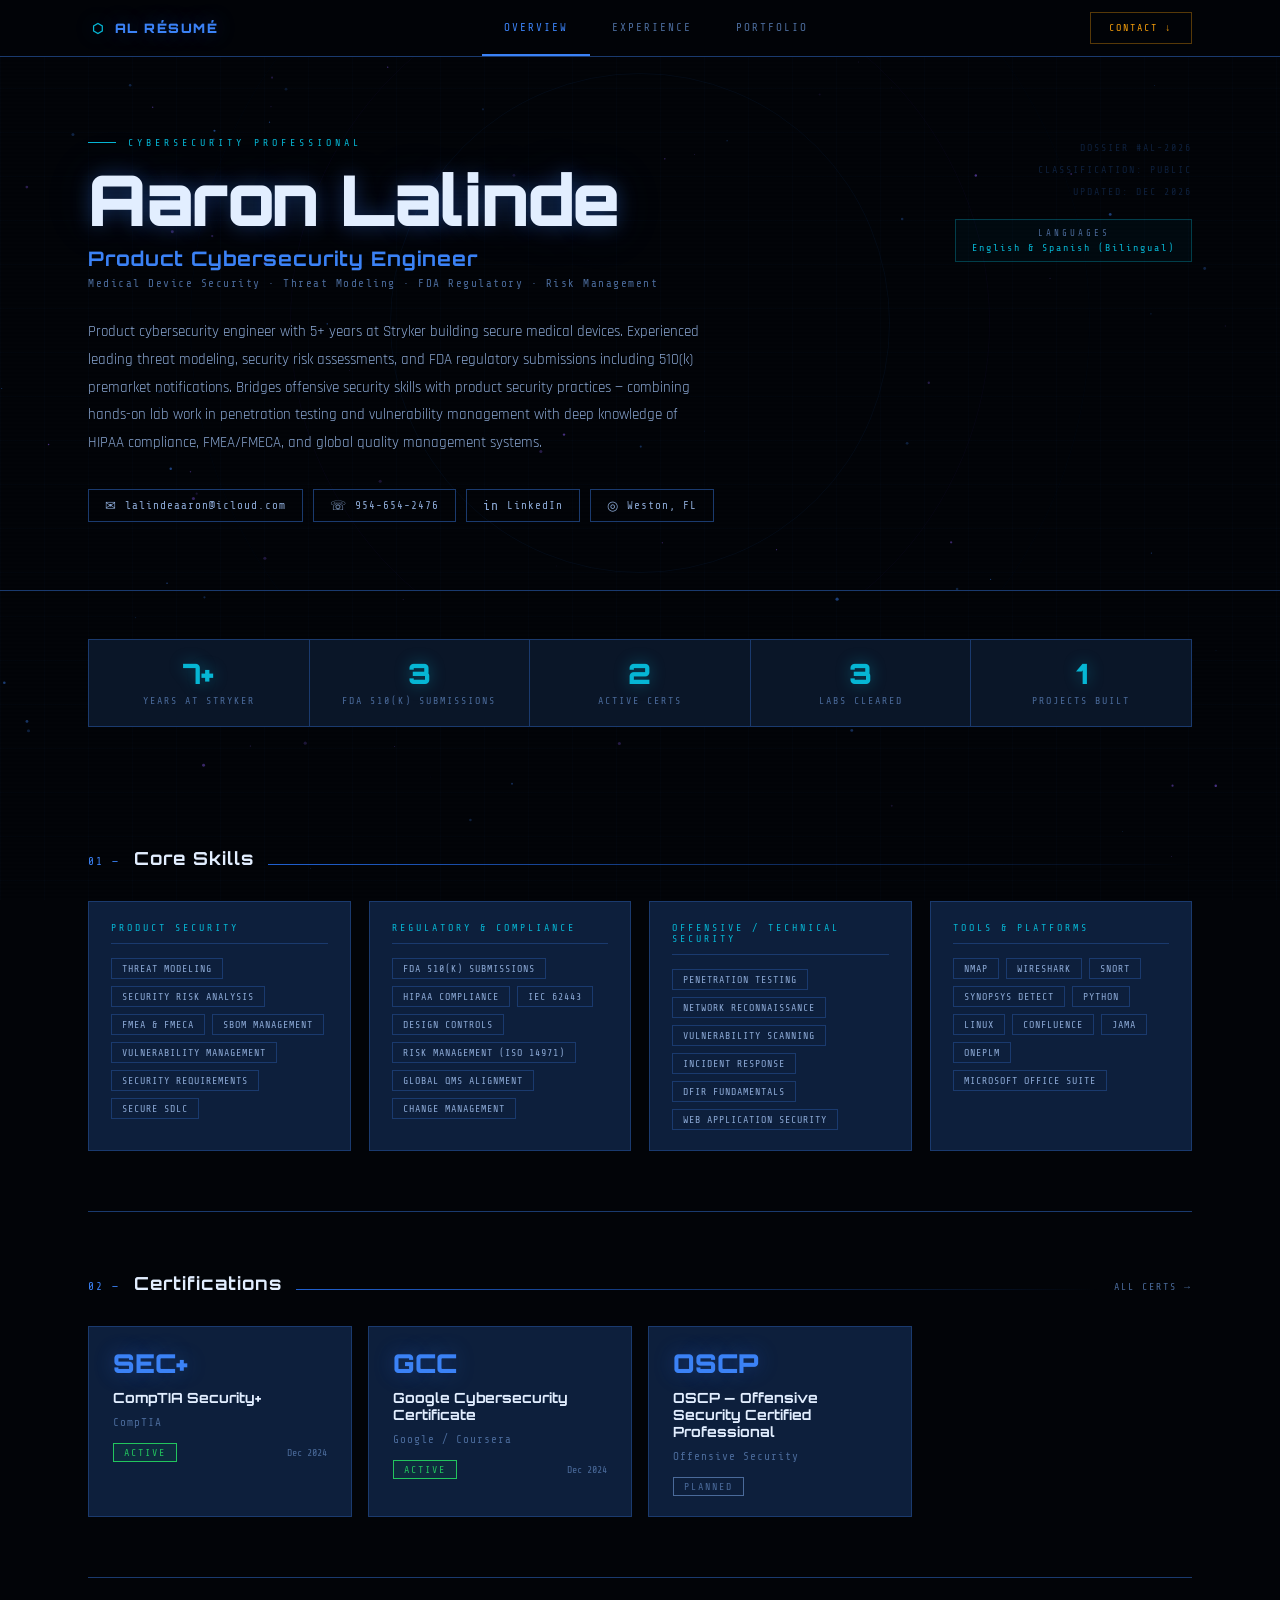
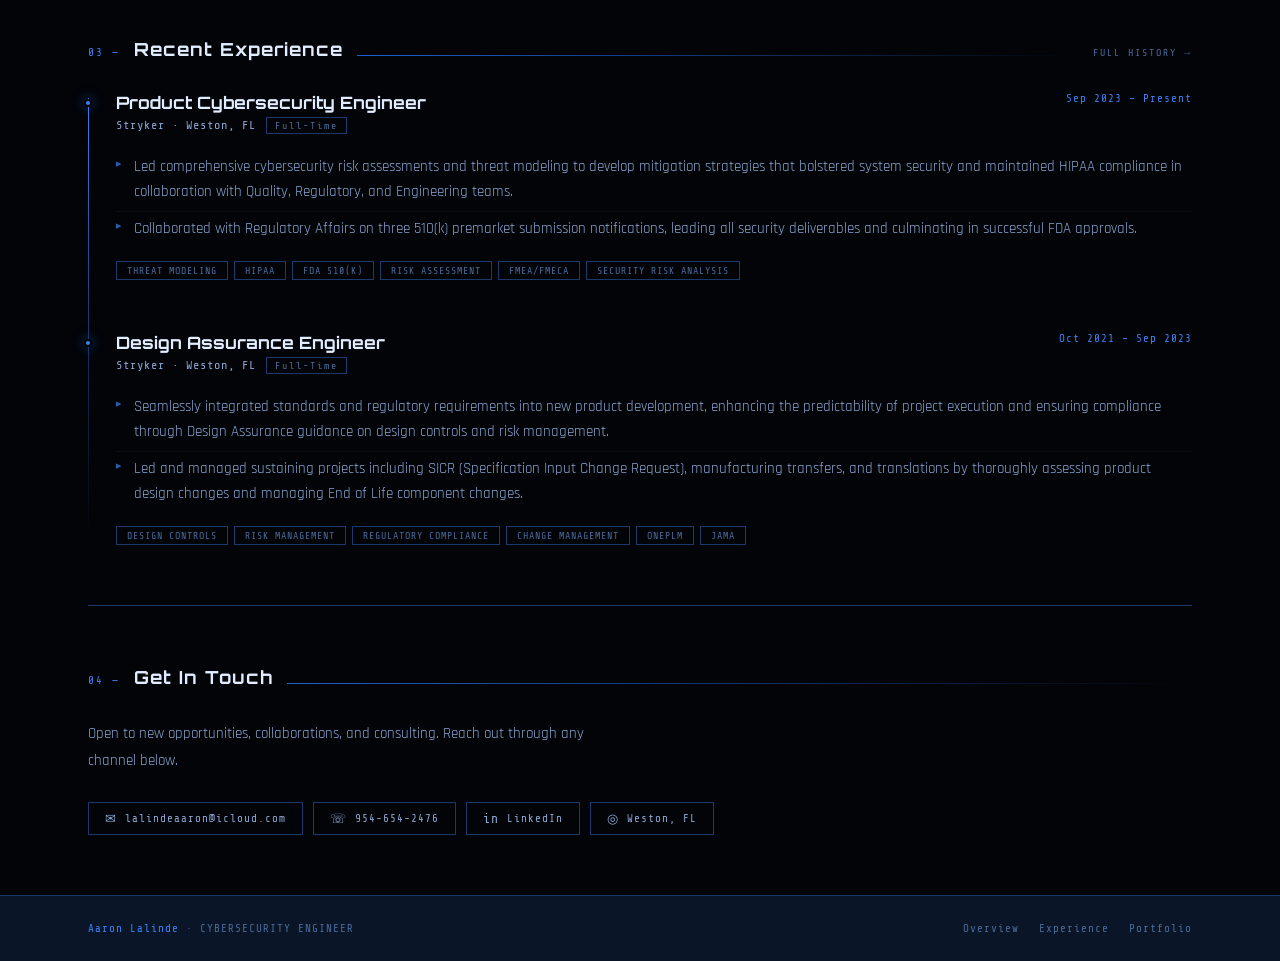
==== commit cd609960: "Add files via upload" ====
--- a/index.html
+++ b/index.html
@@ -3,51 +3,81 @@
 <head>
   <meta charset="UTF-8" />
   <meta name="viewport" content="width=device-width, initial-scale=1.0" />
-  <title>Hunter's System | Home</title>
+  <title>Aaron Lalinde | Cybersecurity Engineer</title>
   <link rel="stylesheet" href="styles.css" />
   <style>
+    /* ── HERO ── */
+    .hero { position: relative; padding: 80px 0 68px; border-bottom: 1px solid var(--border); overflow: hidden; }
     .gate-ring {
-      position: absolute; top: 50%; left: 50%;
-      transform: translate(-50%, -50%);
-      width: 600px; height: 600px; border-radius: 50%;
-      border: 1px solid rgba(59,130,246,0.08);
-      animation: ringPulse 4s ease-in-out infinite; pointer-events: none;
-    }
-    .gate-ring:nth-child(2) { width:800px;height:800px;animation-delay:-1.3s;border-color:rgba(139,92,246,0.05); }
-    .gate-ring:nth-child(3) { width:1000px;height:1000px;animation-delay:-2.6s;border-color:rgba(59,130,246,0.03); }
-    @keyframes ringPulse {
-      0%,100%{ transform:translate(-50%,-50%) scale(1); opacity:.6; }
-      50%    { transform:translate(-50%,-50%) scale(1.04); opacity:1; }
-    }
-    header { position:relative; padding:80px 0 60px; text-align:center; overflow:hidden; }
-    .system-alert {
-      display:inline-block; font-family:'Share Tech Mono',monospace; font-size:11px;
-      letter-spacing:3px; color:var(--accent-cyan); border:1px solid rgba(6,182,212,0.3);
-      padding:6px 20px; margin-bottom:24px; text-transform:uppercase;
-      animation:blink 2s step-end infinite;
-    }
-    h1.hero-title {
-      font-family:'Orbitron',sans-serif; font-size:clamp(32px,6vw,72px);
-      font-weight:900; line-height:1.05; letter-spacing:-1px;
-      color:var(--text-primary); text-shadow:var(--glow-blue); margin-bottom:8px;
-    }
-    h1.hero-title span {
-      background:linear-gradient(135deg,var(--accent-blue),var(--accent-purple));
-      -webkit-background-clip:text; -webkit-text-fill-color:transparent; background-clip:text;
-    }
-    .hero-sub {
-      font-family:'Share Tech Mono',monospace; font-size:12px;
-      color:var(--text-secondary); letter-spacing:2px; margin-bottom:40px;
-    }
-    .rank-badge {
-      display:inline-flex; align-items:center; gap:12px;
-      border:1px solid rgba(245,158,11,0.4); padding:10px 28px;
-      box-shadow:var(--glow-gold); margin-bottom:50px;
-    }
-    .rank-letter { font-family:'Orbitron',sans-serif; font-size:30px; font-weight:900; }
-    .rank-text   { font-family:'Share Tech Mono',monospace; font-size:11px; letter-spacing:2px; opacity:.8; }
-    .quick-links { display:flex; justify-content:center; gap:16px; flex-wrap:wrap; margin-bottom:60px; }
-    .preview-section { margin-bottom:60px; }
+      position: absolute; top: 50%; left: 50%; transform: translate(-50%,-50%);
+      border-radius: 50%; border: 1px solid rgba(59,130,246,0.06);
+      pointer-events: none; animation: ring 5s ease-in-out infinite;
+    }
+    .gate-ring:nth-child(1){ width:500px; height:500px; }
+    .gate-ring:nth-child(2){ width:700px; height:700px; animation-delay:-1.7s; border-color:rgba(139,92,246,.04); }
+    .gate-ring:nth-child(3){ width:900px; height:900px; animation-delay:-3.2s; border-color:rgba(59,130,246,.025); }
+    @keyframes ring { 0%,100%{transform:translate(-50%,-50%) scale(1);opacity:.6} 50%{transform:translate(-50%,-50%) scale(1.03);opacity:1} }
+
+    .hero-layout { display: grid; grid-template-columns: 1fr auto; gap: 40px; align-items: start; position: relative; z-index: 2; }
+
+    .eyebrow {
+      font-family: var(--font-mono); font-size: 10px; letter-spacing: 4px;
+      color: var(--cyan); text-transform: uppercase; margin-bottom: 16px;
+      display: flex; align-items: center; gap: 12px; animation: blink 3s step-end infinite;
+    }
+    .eyebrow::before { content:''; display:block; width:28px; height:1px; background:var(--cyan); }
+
+    .hero-name {
+      font-family: var(--font-hud); font-size: clamp(36px,5.5vw,70px);
+      font-weight: 900; letter-spacing: -1.5px; line-height: 1;
+      color: var(--text); text-shadow: var(--glow-blue); margin-bottom: 12px;
+    }
+    .hero-title { font-family: var(--font-hud); font-size: clamp(14px,2vw,20px); font-weight: 700; color: var(--blue); letter-spacing: 1px; margin-bottom: 6px; }
+    .hero-tagline { font-family: var(--font-mono); font-size: 11px; letter-spacing: 1.5px; color: var(--text-dim); margin-bottom: 28px; }
+    .hero-summary { font-size: 15px; line-height: 1.85; color: var(--text-soft); max-width: 620px; margin-bottom: 32px; }
+
+    /* Right column */
+    .hero-right { display: flex; flex-direction: column; gap: 16px; align-items: flex-end; min-width: 170px; }
+    .dossier-box {
+      font-family: var(--font-mono); font-size: 10px; letter-spacing: 2px;
+      color: rgba(59,130,246,.22); text-align: right; line-height: 2.2;
+    }
+    .lang-badge {
+      font-family: var(--font-mono); font-size: 10px; letter-spacing: 2px;
+      border: 1px solid rgba(6,182,212,.3); padding: 8px 16px;
+      color: var(--cyan); text-align: center; background: rgba(6,182,212,.04);
+    }
+    .lang-label { font-size: 9px; letter-spacing: 3px; color: var(--text-dim); display: block; margin-bottom: 4px; }
+
+    /* ── SKILLS SECTION ── */
+    .skills-showcase { display: grid; grid-template-columns: repeat(auto-fill,minmax(255px,1fr)); gap: 18px; }
+    .skill-cat-card {
+      background: var(--card); border: 1px solid var(--border);
+      padding: 20px 22px; transition: border-color .3s, box-shadow .3s; position: relative; overflow: hidden;
+    }
+    .skill-cat-card::before {
+      content:''; position:absolute; top:0; left:0; right:0; height:2px;
+      background: linear-gradient(90deg, var(--blue), var(--cyan)); opacity:0; transition:opacity .3s;
+    }
+    .skill-cat-card:hover { border-color: var(--border-lit); box-shadow: var(--glow-blue); }
+    .skill-cat-card:hover::before { opacity: 1; }
+    .skill-cat-title {
+      font-family: var(--font-mono); font-size: 10px; letter-spacing: 3px;
+      color: var(--cyan); text-transform: uppercase;
+      margin-bottom: 14px; padding-bottom: 10px; border-bottom: 1px solid var(--border);
+    }
+    .skill-pills { display: flex; flex-wrap: wrap; gap: 7px; }
+    .skill-pill {
+      font-family: var(--font-mono); font-size: 10px; letter-spacing: 1px;
+      color: var(--text-soft); border: 1px solid var(--border);
+      padding: 4px 10px; text-transform: uppercase; transition: color .2s, border-color .2s, background .2s;
+    }
+    .skill-cat-card:hover .skill-pill { color: var(--text); border-color: rgba(59,130,246,.3); background: rgba(59,130,246,.04); }
+
+    @media(max-width:768px) {
+      .hero-layout { grid-template-columns: 1fr; }
+      .hero-right   { align-items: flex-start; flex-direction: row; flex-wrap: wrap; }
+    }
   </style>
 </head>
 <body>
@@ -55,174 +85,193 @@
 
 <nav>
   <div class="container nav-inner">
-    <a href="index.html" class="nav-logo">⬡ HUNTER SYS</a>
+    <a href="index.html" class="nav-logo"><span class="accent">⬡</span> AL RÉSUMÉ</a>
     <div class="nav-links">
-      <a href="index.html" class="active">HOME</a>
-      <a href="tracker.html">TRACKER</a>
-      <a href="rank.html">RANK</a>
-      <a href="troubleshooting.html">HELP</a>
-    </div>
+      <a href="index.html" class="active">OVERVIEW</a>
+      <a href="experience.html">EXPERIENCE</a>
+      <a href="portfolio.html">PORTFOLIO</a>
+    </div>
+    <a href="#contact" class="nav-cta">CONTACT ↓</a>
   </div>
 </nav>
 
-<header>
+<!-- HERO -->
+<div class="hero">
   <div class="gate-ring"></div><div class="gate-ring"></div><div class="gate-ring"></div>
-  <div class="container" style="position:relative;z-index:2;">
-    <div class="system-alert">[ SYSTEM NOTIFICATION ]</div>
-    <h1 class="hero-title">HUNTER'S<br /><span>SYSTEM</span></h1>
-    <p class="hero-sub" id="heroSub">// CYBERSECURITY HUNTER PORTAL — ACTIVE //</p>
-
-    <div class="stat-grid" id="statGrid" style="max-width:700px;margin:0 auto 32px;">
-      <div class="stat-card"><span class="stat-card-value" id="statLevel">—</span><span class="stat-card-label">HUNTER LEVEL</span></div>
-      <div class="stat-card"><span class="stat-card-value" id="statLabs">0</span><span class="stat-card-label">LABS CLEARED</span></div>
-      <div class="stat-card"><span class="stat-card-value" id="statProjects">0</span><span class="stat-card-label">PROJECTS</span></div>
-      <div class="stat-card"><span class="stat-card-value" id="statXP">0</span><span class="stat-card-label">TOTAL XP</span></div>
-    </div>
-
-    <div style="display:flex;justify-content:center;">
-      <div class="rank-badge" id="rankBadge">
-        <span class="rank-letter" id="rankLetter">?</span>
-        <div>
-          <div class="rank-text" id="rankLabel">RANK</div>
-          <div class="rank-text" style="font-size:9px;opacity:0.6;">CYBERSEC HUNTER</div>
+  <div class="container">
+    <div class="hero-layout">
+      <div>
+        <div class="eyebrow">CYBERSECURITY PROFESSIONAL</div>
+        <h1 class="hero-name" id="heroName">Aaron Lalinde</h1>
+        <div class="hero-title" id="heroTitle"></div>
+        <div class="hero-tagline" id="heroTagline"></div>
+        <p class="hero-summary" id="heroSummary"></p>
+        <div class="contact-row" id="contactRow"></div>
+      </div>
+      <div class="hero-right">
+        <div class="dossier-box" id="dossierBox"></div>
+        <div class="lang-badge">
+          <span class="lang-label">LANGUAGES</span>
+          <span id="langVal">—</span>
         </div>
       </div>
     </div>
-
-    <div class="quick-links">
-      <a href="tracker.html" class="btn btn-primary">⚔ VIEW LABS &amp; PROJECTS</a>
-      <a href="rank.html"    class="btn btn-gold">★ VIEW RANK DETAILS</a>
-    </div>
   </div>
-</header>
+</div>
 
 <div class="container">
-  <div class="xp-section" data-label="SKILL MATRIX" style="margin-bottom:60px;">
-    <div id="skillBars"></div>
-  </div>
-
-  <section class="preview-section">
-    <div class="section-header">
-      <div class="section-icon">⚔</div>
-      <h2 class="section-title">RECENT <span>RAIDS</span></h2>
-      <div class="section-line"></div>
-      <a href="tracker.html" class="btn btn-primary" style="white-space:nowrap;font-size:10px;padding:6px 14px;">ALL LABS →</a>
-    </div>
-    <div id="labsPreview" class="cards-grid"></div>
-  </section>
-
-  <section class="preview-section">
-    <div class="section-header">
-      <div class="section-icon">🛡</div>
-      <h2 class="section-title">SHADOW <span>ARSENAL</span></h2>
-      <div class="section-line"></div>
-      <a href="tracker.html" class="btn btn-primary" style="white-space:nowrap;font-size:10px;padding:6px 14px;">ALL PROJECTS →</a>
-    </div>
-    <div id="projectsPreview" class="cards-grid"></div>
+
+  <!-- STAT STRIP -->
+  <section style="padding-top:48px;border-bottom:none;padding-bottom:0;">
+    <div class="stat-strip" id="statStrip" style="margin-bottom:60px;"></div>
+  </section>
+
+  <!-- SKILLS SHOWCASE -->
+  <section>
+    <div class="s-head">
+      <span class="s-num">01 —</span>
+      <h2 class="s-title">Core Skills</h2>
+      <div class="s-line"></div>
+    </div>
+    <div class="skills-showcase" id="skillsGrid"></div>
+  </section>
+
+  <!-- CERTIFICATIONS STRIP -->
+  <section>
+    <div class="s-head">
+      <span class="s-num">02 —</span>
+      <h2 class="s-title">Certifications</h2>
+      <div class="s-line"></div>
+      <a href="experience.html#certs" style="font-family:var(--font-mono);font-size:10px;letter-spacing:2px;color:var(--text-dim);text-decoration:none;white-space:nowrap;flex-shrink:0;" onmouseover="this.style.color='var(--cyan)'" onmouseout="this.style.color='var(--text-dim)'">ALL CERTS →</a>
+    </div>
+    <div class="cert-grid" id="certStrip"></div>
+  </section>
+
+  <!-- EXPERIENCE PREVIEW -->
+  <section>
+    <div class="s-head">
+      <span class="s-num">03 —</span>
+      <h2 class="s-title">Recent Experience</h2>
+      <div class="s-line"></div>
+      <a href="experience.html" style="font-family:var(--font-mono);font-size:10px;letter-spacing:2px;color:var(--text-dim);text-decoration:none;white-space:nowrap;flex-shrink:0;" onmouseover="this.style.color='var(--cyan)'" onmouseout="this.style.color='var(--text-dim)'">FULL HISTORY →</a>
+    </div>
+    <div class="timeline" id="expPreview"></div>
+  </section>
+
+  <!-- CONTACT -->
+  <section id="contact">
+    <div class="s-head">
+      <span class="s-num">04 —</span>
+      <h2 class="s-title">Get In Touch</h2>
+      <div class="s-line"></div>
+    </div>
+    <p style="font-size:15px;color:var(--text-soft);line-height:1.8;max-width:520px;margin-bottom:28px;">
+      Open to new opportunities, collaborations, and consulting. Reach out through any channel below.
+    </p>
+    <div class="contact-row" id="contactBottom"></div>
   </section>
 </div>
 
 <footer>
-  <div class="container">
-    <p class="footer-text">[ HUNTER SYSTEM v1.0 ] — <span id="footerName">HUNTER</span> — ALL RIGHTS RESERVED</p>
+  <div class="container foot-inner">
+    <span class="foot-copy"><span id="footName">Aaron Lalinde</span> · CYBERSECURITY ENGINEER</span>
+    <div class="foot-links">
+      <a href="index.html">Overview</a>
+      <a href="experience.html">Experience</a>
+      <a href="portfolio.html">Portfolio</a>
+    </div>
   </div>
 </footer>
 
 <script src="data.js"></script>
 <script>
-// ── PARTICLES ──
-const canvas = document.getElementById('particles');
-const ctx = canvas.getContext('2d');
-let W, H, parts = [];
-function resize() { W=canvas.width=window.innerWidth; H=canvas.height=window.innerHeight; }
-resize(); window.addEventListener('resize',resize);
-function mkP(){return{x:Math.random()*W,y:Math.random()*H,r:Math.random()*1.4+.3,dx:(Math.random()-.5)*.3,dy:-Math.random()*.5-.1,alpha:Math.random()*.5+.1,color:Math.random()>.5?'59,130,246':'139,92,246'};}
-for(let i=0;i<100;i++) parts.push(mkP());
-(function draw(){ctx.clearRect(0,0,W,H);parts.forEach((p,i)=>{ctx.beginPath();ctx.arc(p.x,p.y,p.r,0,Math.PI*2);ctx.fillStyle=`rgba(${p.color},${p.alpha})`;ctx.fill();p.x+=p.dx;p.y+=p.dy;if(p.y<-10)parts[i]={...mkP(),y:H+10};});requestAnimationFrame(draw);})();
-
-const RANK_COLORS     = {S:'var(--accent-gold)',A:'var(--accent-orange)',B:'var(--accent-purple)',C:'var(--accent-blue)',D:'var(--accent-green)',E:'var(--text-secondary)'};
-const RANK_COLORS_RAW = {S:'245,158,11',A:'249,115,22',B:'139,92,246',C:'59,130,246',D:'34,197,94',E:'139,163,196'};
-
-function calcXP(e){const b=XP_TABLE[e.rank]||0;if(e.status==='complete')return b;if(e.status==='progress')return Math.floor(b*.5);return 0;}
-function getHunterRank(xp){return RANK_THRESHOLDS.find(t=>xp>=t.min)||RANK_THRESHOLDS[RANK_THRESHOLDS.length-1];}
-
-function renderCard(entry){
-  const xp=calcXP(entry),base=XP_TABLE[entry.rank]||0,pct=base>0?Math.round((xp/base)*100):0;
-  const sk=entry.status==='complete'?'complete':entry.status==='progress'?'progress':'locked';
-  const sl=entry.status==='complete'?'CLEARED':entry.status==='progress'?'IN PROGRESS':'LOCKED';
-  const tags=(entry.tags||[]).map(t=>`<span class="tag">${t}</span>`).join('');
-  const link=entry.link?`<div style="margin-top:12px;"><a href="${entry.link}" target="_blank" class="btn btn-primary" style="font-size:10px;padding:7px 14px;">VIEW →</a></div>`:'';
-  return `<div class="card fade-in"><div class="card-corner"></div>
-    <div class="card-header"><span class="card-rank rank-${entry.rank.toLowerCase()}">${entry.rank}-RANK</span>
-    <span class="card-status"><span class="status-dot ${sk}"></span><span class="status-${sk}">${sl}</span></span></div>
-    <h3 class="card-title">${entry.name}</h3>
-    <div class="mini-progress"><div class="mini-track"><div class="mini-fill" style="width:${pct}%"></div></div><span class="mini-pct">${pct}%</span></div>
-    <p class="card-desc">${entry.description||''}</p><div class="card-tags">${tags}</div>${link}</div>`;
-}
-
-function buildSkillBars(){
-  const cats={
-    'NETWORK':   ['NMAP','WIRESHARK','TCP/IP','PFSENSE','RECON','NETWORK'],
-    'WEB SEC':   ['BURP SUITE','XSS','SQL INJECTION','OWASP','WEB'],
-    'ACTIVE DIR':['ACTIVE DIRECTORY','KERBEROS','MIMIKATZ'],
-    'FORENSICS': ['AUTOPSY','VOLATILITY','LOG ANALYSIS','DFIR'],
-    'MALWARE':   ['GHIDRA','SANDBOX','REVERSE ENGINEERING','RE'],
-  };
-  const colors=['','purple','green','gold','red'];
-  const bar=document.getElementById('skillBars');
-  bar.innerHTML='';
-  let hasAny=false;
-  Object.entries(cats).forEach(([cat,kw],ci)=>{
-    const all=ENTRIES.filter(e=>kw.some(k=>(e.tags||[]).map(t=>t.toUpperCase()).includes(k)||(e.name||'').toUpperCase().includes(k)));
-    const done=all.filter(e=>e.status==='complete');
-    if(!all.length) return;
-    hasAny=true;
-    const pct=Math.round((done.length/all.length)*100);
-    const row=document.createElement('div');
-    row.className='xp-row';
-    row.innerHTML=`<span class="xp-label">${cat}</span><div class="xp-track"><div class="xp-fill ${colors[ci]}" style="width:0%" data-target="${pct}%"></div></div><span class="xp-pct">${pct}%</span>`;
-    bar.appendChild(row);
-  });
-  if(!hasAny) bar.innerHTML=`<div style="font-family:'Share Tech Mono',monospace;font-size:11px;color:var(--text-dim);letter-spacing:2px;text-align:center;padding:16px 0;">ADD ENTRIES WITH TAGS TO SEE SKILL BREAKDOWN</div>`;
-  setTimeout(()=>document.querySelectorAll('.xp-fill[data-target]').forEach(el=>el.style.width=el.dataset.target),300);
+/* PARTICLES */
+const cv=document.getElementById('particles'),cx=cv.getContext('2d');
+let W,H,pts=[];
+function rsz(){W=cv.width=window.innerWidth;H=cv.height=window.innerHeight;}
+rsz();window.addEventListener('resize',rsz);
+function mp(){return{x:Math.random()*W,y:Math.random()*H,r:Math.random()*1.3+.3,dx:(Math.random()-.5)*.28,dy:-Math.random()*.45-.1,a:Math.random()*.45+.1,c:Math.random()>.5?'59,130,246':'139,92,246'};}
+for(let i=0;i<100;i++)pts.push(mp());
+(function d(){cx.clearRect(0,0,W,H);pts.forEach((p,i)=>{cx.beginPath();cx.arc(p.x,p.y,p.r,0,Math.PI*2);cx.fillStyle=`rgba(${p.c},${p.a})`;cx.fill();p.x+=p.dx;p.y+=p.dy;if(p.y<-10)pts[i]={...mp(),y:H+10};});requestAnimationFrame(d);})();
+
+const RANK_COLORS={S:'var(--gold)',A:'var(--orange)',B:'var(--purple)',C:'var(--blue)',D:'var(--green)',E:'var(--text-soft)'};
+
+function buildContacts(){
+  const items=[];
+  if(PROFILE.email)    items.push(`<a href="mailto:${PROFILE.email}" class="contact-item"><span class="contact-icon">✉</span>${PROFILE.email}</a>`);
+  if(PROFILE.phone)    items.push(`<a href="tel:${PROFILE.phone}"    class="contact-item"><span class="contact-icon">☏</span>${PROFILE.phone}</a>`);
+  if(PROFILE.linkedin) items.push(`<a href="${PROFILE.linkedin}" target="_blank" rel="noopener" class="contact-item"><span class="contact-icon">in</span>LinkedIn</a>`);
+  if(PROFILE.github)   items.push(`<a href="${PROFILE.github}"   target="_blank" rel="noopener" class="contact-item"><span class="contact-icon">⌥</span>GitHub</a>`);
+  if(PROFILE.location) items.push(`<span class="contact-item"><span class="contact-icon">◎</span>${PROFILE.location}</span>`);
+  return items.join('');
+}
+
+function renderSkills(){
+  document.getElementById('skillsGrid').innerHTML = Object.entries(SKILLS).map(([cat,items])=>`
+    <div class="skill-cat-card fade-in">
+      <div class="skill-cat-title">${cat}</div>
+      <div class="skill-pills">${items.map(s=>`<span class="skill-pill">${s}</span>`).join('')}</div>
+    </div>`).join('');
+}
+
+function renderCerts(){
+  document.getElementById('certStrip').innerHTML = CERTIFICATIONS.map(c=>`
+    <div class="cert-card fade-in">
+      <div class="cert-badge-txt">${c.badge}</div>
+      <div class="cert-name">${c.name}</div>
+      <div class="cert-issuer">${c.issuer}</div>
+      <div style="display:flex;justify-content:space-between;align-items:center;margin-top:4px;">
+        <span class="cert-status-badge cert-status-${c.status}">${c.status==='in-progress'?'IN PROGRESS':c.status.toUpperCase()}</span>
+        ${c.year?`<span style="font-family:var(--font-mono);font-size:10px;color:var(--text-dim);">${c.year}</span>`:''}
+      </div>
+    </div>`).join('');
+}
+
+function renderExpPreview(){
+  document.getElementById('expPreview').innerHTML = EXPERIENCE.slice(0,2).map(e=>`
+    <div class="tl-item fade-in">
+      <div class="tl-top">
+        <span class="tl-title">${e.title}</span>
+        <span class="tl-date">${e.start} – ${e.end}</span>
+      </div>
+      <div class="tl-org">${e.company} · ${e.location} <span class="tl-type">${e.type}</span></div>
+      <ul class="tl-bullets">${e.bullets.slice(0,2).map(b=>`<li>${b}</li>`).join('')}</ul>
+      <div class="tags" style="margin-top:12px;">${(e.skills||[]).map(s=>`<span class="tag">${s}</span>`).join('')}</div>
+    </div>`).join('');
+}
+
+function renderStats(){
+  const labsDone =PORTFOLIO.filter(p=>p.type==='lab'&&p.status==='complete').length;
+  const projDone =PORTFOLIO.filter(p=>p.type==='project'&&p.status==='complete').length;
+  const certActive=CERTIFICATIONS.filter(c=>c.status==='active').length;
+  const yrsExp   = new Date().getFullYear() - 2019;
+  document.getElementById('statStrip').innerHTML=`
+    <div class="stat-cell"><span class="stat-val">${yrsExp}+</span><span class="stat-label">Years at Stryker</span></div>
+    <div class="stat-cell"><span class="stat-val">3</span><span class="stat-label">FDA 510(k) Submissions</span></div>
+    <div class="stat-cell"><span class="stat-val">${certActive}</span><span class="stat-label">Active Certs</span></div>
+    <div class="stat-cell"><span class="stat-val">${labsDone}</span><span class="stat-label">Labs Cleared</span></div>
+    <div class="stat-cell"><span class="stat-val">${projDone}</span><span class="stat-label">Projects Built</span></div>`;
 }
 
 function init(){
-  const totalXP=ENTRIES.reduce((s,e)=>s+calcXP(e),0);
-  const labs=ENTRIES.filter(e=>e.type==='lab');
-  const projects=ENTRIES.filter(e=>e.type==='project');
-  const rank=getHunterRank(totalXP);
-
-  document.getElementById('statLevel').textContent=Math.max(1,Math.floor(totalXP/300));
-  document.getElementById('statLabs').textContent=String(labs.filter(e=>e.status==='complete').length).padStart(2,'0');
-  document.getElementById('statProjects').textContent=String(projects.length).padStart(2,'0');
-  document.getElementById('statXP').textContent=totalXP.toLocaleString();
-
-  const cr=RANK_COLORS_RAW[rank.rank];
-  const rb=document.getElementById('rankBadge');
-  rb.style.borderColor=`rgba(${cr},.4)`;
-  rb.style.background=`linear-gradient(135deg,rgba(${cr},.12),rgba(${cr},.04))`;
-  rb.style.boxShadow=`0 0 20px rgba(${cr},.5),0 0 60px rgba(${cr},.2)`;
-  document.getElementById('rankLetter').style.color=RANK_COLORS[rank.rank];
-  document.getElementById('rankLetter').textContent=rank.rank;
-  document.getElementById('rankLabel').style.color=RANK_COLORS[rank.rank];
-
-  buildSkillBars();
-
-  const recentLabs=[...labs].reverse().slice(0,3);
-  document.getElementById('labsPreview').innerHTML=recentLabs.length
-    ? recentLabs.map(renderCard).join('')
-    : `<div style="font-family:'Share Tech Mono',monospace;font-size:12px;color:var(--text-dim);padding:40px;text-align:center;border:1px dashed var(--border-dim);grid-column:1/-1;">NO LABS YET — ADD ENTRIES TO data.js</div>`;
-
-  const recentProj=[...projects].reverse().slice(0,3);
-  document.getElementById('projectsPreview').innerHTML=recentProj.length
-    ? recentProj.map(renderCard).join('')
-    : `<div style="font-family:'Share Tech Mono',monospace;font-size:12px;color:var(--text-dim);padding:40px;text-align:center;border:1px dashed var(--border-dim);grid-column:1/-1;">NO PROJECTS YET — ADD ENTRIES TO data.js</div>`;
-
-  document.getElementById('footerName').textContent=HUNTER_NAME;
-  document.getElementById('heroSub').textContent=`// ${HUNTER_TITLE} — ACTIVE //`;
-}
-
+  document.getElementById('heroTitle').textContent   = PROFILE.title;
+  document.getElementById('heroTagline').textContent = PROFILE.tagline;
+  document.getElementById('heroSummary').textContent = PROFILE.summary.replace(/\s+/g,' ').trim();
+  document.getElementById('langVal').textContent     = PROFILE.languages;
+  document.getElementById('dossierBox').innerHTML = `
+    DOSSIER #AL-${new Date().getFullYear()}<br>
+    CLASSIFICATION: PUBLIC<br>
+    UPDATED: ${new Date().toLocaleDateString('en-US',{month:'short',year:'numeric'}).toUpperCase()}`;
+
+  const c=buildContacts();
+  document.getElementById('contactRow').innerHTML    = c;
+  document.getElementById('contactBottom').innerHTML = c;
+
+  renderStats();
+  renderSkills();
+  renderCerts();
+  renderExpPreview();
+}
 init();
 </script>
 </body>
--- a/styles.css
+++ b/styles.css
@@ -1,36 +1,44 @@
-/* ── HUNTER SYSTEM — SHARED STYLES ── */
+/* ══════════════════════════════════════════════════════
+   AARON LALINDE — HUNTER RÉSUMÉ STYLES
+   Theme: Solo Leveling × Professional Dossier
+   ══════════════════════════════════════════════════════ */
 @import url('https://fonts.googleapis.com/css2?family=Rajdhani:wght@400;500;600;700&family=Share+Tech+Mono&family=Orbitron:wght@400;700;900&display=swap');
 
 :root {
-  --bg-void:       #020408;
-  --bg-deep:       #060d18;
-  --bg-panel:      #0a1628;
-  --bg-card:       #0d1f3c;
-  --border-dim:    #1a3a6e;
-  --border-glow:   #2060d0;
-  --accent-blue:   #3b82f6;
-  --accent-cyan:   #06b6d4;
-  --accent-purple: #8b5cf6;
-  --accent-gold:   #f59e0b;
-  --accent-red:    #ef4444;
-  --accent-green:  #22c55e;
-  --accent-orange: #f97316;
-  --text-primary:  #e2eeff;
-  --text-secondary:#8ba8d4;
-  --text-dim:      #4a6a9a;
-  --glow-blue:     0 0 20px rgba(59,130,246,0.4), 0 0 60px rgba(59,130,246,0.15);
-  --glow-purple:   0 0 20px rgba(139,92,246,0.4), 0 0 60px rgba(139,92,246,0.15);
-  --glow-gold:     0 0 20px rgba(245,158,11,0.5), 0 0 60px rgba(245,158,11,0.2);
-  --glow-green:    0 0 20px rgba(34,197,94,0.4), 0 0 60px rgba(34,197,94,0.15);
+  --void:       #020408;
+  --deep:       #060d18;
+  --panel:      #0a1628;
+  --card:       #0d1f3c;
+  --border:     #1a3a6e;
+  --border-lit: #2060d0;
+
+  --blue:       #3b82f6;
+  --cyan:       #06b6d4;
+  --purple:     #8b5cf6;
+  --gold:       #f59e0b;
+  --green:      #22c55e;
+  --orange:     #f97316;
+  --red:        #ef4444;
+
+  --text:       #e2eeff;
+  --text-soft:  #8ba8d4;
+  --text-dim:   #4a6a9a;
+
+  --glow-blue:  0 0 20px rgba(59,130,246,0.35), 0 0 60px rgba(59,130,246,0.12);
+  --glow-gold:  0 0 20px rgba(245,158,11,0.45), 0 0 60px rgba(245,158,11,0.15);
+  --glow-cyan:  0 0 16px rgba(6,182,212,0.4);
+
+  --font-hud:   'Orbitron', sans-serif;
+  --font-body:  'Rajdhani', sans-serif;
+  --font-mono:  'Share Tech Mono', monospace;
 }
 
 *, *::before, *::after { box-sizing: border-box; margin: 0; padding: 0; }
 html { scroll-behavior: smooth; }
-
 body {
-  background: var(--bg-void);
-  color: var(--text-primary);
-  font-family: 'Rajdhani', sans-serif;
+  background: var(--void);
+  color: var(--text);
+  font-family: var(--font-body);
   font-size: 16px;
   min-height: 100vh;
   overflow-x: hidden;
@@ -38,319 +46,323 @@
 
 /* Grid overlay */
 body::before {
-  content: '';
-  position: fixed; inset: 0; z-index: 0; pointer-events: none;
+  content: ''; position: fixed; inset: 0; z-index: 0; pointer-events: none;
   background-image:
-    linear-gradient(rgba(59,130,246,0.03) 1px, transparent 1px),
-    linear-gradient(90deg, rgba(59,130,246,0.03) 1px, transparent 1px);
-  background-size: 40px 40px;
-}
-
-/* Scanline */
+    linear-gradient(rgba(59,130,246,0.025) 1px, transparent 1px),
+    linear-gradient(90deg, rgba(59,130,246,0.025) 1px, transparent 1px);
+  background-size: 44px 44px;
+}
+/* Scanlines */
 body::after {
-  content: '';
-  position: fixed; inset: 0; z-index: 1; pointer-events: none;
-  background: repeating-linear-gradient(0deg,transparent,transparent 2px,rgba(0,0,0,0.07) 2px,rgba(0,0,0,0.07) 4px);
-}
-
+  content: ''; position: fixed; inset: 0; z-index: 1; pointer-events: none;
+  background: repeating-linear-gradient(0deg,transparent,transparent 2px,rgba(0,0,0,0.055) 2px,rgba(0,0,0,0.055) 4px);
+}
 #particles { position: fixed; inset: 0; z-index: 0; pointer-events: none; }
-
-.container { max-width: 1200px; margin: 0 auto; padding: 0 24px; position: relative; z-index: 2; }
-
-/* ── NAV ── */
+.container { max-width: 1160px; margin: 0 auto; padding: 0 28px; position: relative; z-index: 2; }
+
+/* ══ NAV ══ */
 nav {
   position: sticky; top: 0; z-index: 100;
-  background: rgba(2,4,8,0.92);
-  backdrop-filter: blur(14px);
-  border-bottom: 1px solid var(--border-dim);
-  padding: 14px 0;
-}
-.nav-inner { display: flex; justify-content: space-between; align-items: center; }
+  background: rgba(2,4,8,0.94); backdrop-filter: blur(14px);
+  border-bottom: 1px solid var(--border);
+}
+.nav-inner { display: flex; align-items: stretch; justify-content: space-between; height: 56px; }
 .nav-logo {
-  font-family: 'Orbitron', sans-serif;
-  font-size: 14px; font-weight: 900; letter-spacing: 2px;
-  color: var(--accent-blue); text-shadow: var(--glow-blue); text-decoration: none;
-}
-.nav-links { display: flex; gap: 28px; }
+  display: flex; align-items: center; gap: 10px;
+  font-family: var(--font-hud); font-size: 13px; font-weight: 900;
+  letter-spacing: 1.5px; color: var(--blue);
+  text-shadow: var(--glow-blue); text-decoration: none; padding: 0 4px;
+}
+.nav-logo .accent { color: var(--cyan); }
+.nav-links { display: flex; align-items: stretch; }
 .nav-links a {
-  font-family: 'Share Tech Mono', monospace;
-  font-size: 11px; letter-spacing: 2px;
-  color: var(--text-secondary); text-decoration: none;
-  text-transform: uppercase; transition: color 0.2s;
-  padding-bottom: 3px; border-bottom: 1px solid transparent;
-}
-.nav-links a:hover { color: var(--accent-cyan); }
-.nav-links a.active { color: var(--accent-blue); border-bottom-color: var(--accent-blue); }
-
-/* ── SECTION HEADER ── */
-.section-header {
-  display: flex; align-items: center; gap: 16px; margin-bottom: 32px;
-}
-.section-icon {
-  width: 40px; height: 40px; display: grid; place-items: center;
-  background: rgba(59,130,246,0.1); border: 1px solid rgba(59,130,246,0.3);
-  font-size: 18px; flex-shrink: 0;
-}
-.section-title {
-  font-family: 'Orbitron', sans-serif; font-size: 18px;
-  font-weight: 700; letter-spacing: 2px; color: var(--text-primary);
-}
-.section-title span { color: var(--accent-blue); }
-.section-line { flex: 1; height: 1px; background: linear-gradient(90deg, var(--border-glow), transparent); }
-
-section { padding: 60px 0; }
-
-/* ── CARDS ── */
-.cards-grid {
-  display: grid;
-  grid-template-columns: repeat(auto-fill, minmax(320px, 1fr));
-  gap: 20px;
-}
+  display: flex; align-items: center;
+  font-family: var(--font-mono); font-size: 11px; letter-spacing: 2px;
+  color: var(--text-dim); text-decoration: none; text-transform: uppercase;
+  padding: 0 22px; border-bottom: 2px solid transparent;
+  transition: color .2s, border-color .2s;
+}
+.nav-links a:hover { color: var(--cyan); }
+.nav-links a.active { color: var(--blue); border-bottom-color: var(--blue); }
+.nav-cta {
+  display: flex; align-items: center; margin: 12px 0;
+  font-family: var(--font-mono); font-size: 10px; letter-spacing: 2px;
+  color: var(--gold); border: 1px solid rgba(245,158,11,.35);
+  padding: 0 18px; text-decoration: none; background: transparent;
+  transition: all .25s;
+}
+.nav-cta:hover { background: rgba(245,158,11,.1); border-color: var(--gold); box-shadow: var(--glow-gold); }
+
+/* ══ PAGE BAND ══ */
+.page-band {
+  padding: 56px 0 44px; border-bottom: 1px solid var(--border);
+  margin-bottom: 64px; position: relative; overflow: hidden;
+}
+.page-band::after {
+  content: ''; position: absolute; bottom: 0; left: 0; right: 0; height: 1px;
+  background: linear-gradient(90deg, transparent, var(--blue), transparent); opacity: .4;
+}
+.band-eyebrow {
+  font-family: var(--font-mono); font-size: 10px; letter-spacing: 4px;
+  color: var(--cyan); text-transform: uppercase; margin-bottom: 12px;
+  display: flex; align-items: center; gap: 12px;
+}
+.band-eyebrow::before { content:''; display:block; width:28px; height:1px; background: var(--cyan); }
+.band-title {
+  font-family: var(--font-hud); font-size: clamp(26px,4.5vw,54px);
+  font-weight: 900; letter-spacing: -1px; line-height: 1.05; color: var(--text);
+  text-shadow: var(--glow-blue);
+}
+.band-title em { color: var(--blue); font-style: normal; }
+.band-sub {
+  font-family: var(--font-mono); font-size: 11px; letter-spacing: 2px;
+  color: var(--text-dim); margin-top: 10px;
+}
+.band-dossier {
+  position: absolute; right: 32px; top: 50%; transform: translateY(-50%);
+  font-family: var(--font-mono); font-size: 10px; letter-spacing: 2px;
+  color: rgba(59,130,246,.18); text-align: right; line-height: 2;
+}
+
+/* ══ SECTION HEADER ══ */
+.s-head { display: flex; align-items: baseline; gap: 14px; margin-bottom: 32px; }
+.s-num  { font-family: var(--font-mono); font-size: 11px; letter-spacing: 2px; color: var(--blue); flex-shrink: 0; }
+.s-title { font-family: var(--font-hud); font-size: 18px; font-weight: 700; letter-spacing: 1px; color: var(--text); }
+.s-line  { flex: 1; height: 1px; background: linear-gradient(90deg, var(--border-lit), transparent); }
+section { padding: 60px 0; border-bottom: 1px solid var(--border); }
+section:last-of-type { border-bottom: none; }
+
+/* ══ CARDS ══ */
 .card {
-  background: var(--bg-card); border: 1px solid var(--border-dim);
-  padding: 24px; position: relative;
-  transition: border-color 0.3s, transform 0.3s, box-shadow 0.3s;
-  overflow: hidden;
+  background: var(--card); border: 1px solid var(--border);
+  padding: 26px 30px; position: relative;
+  transition: border-color .3s, box-shadow .3s, transform .3s;
 }
 .card::before {
   content: ''; position: absolute; top: 0; left: 0; right: 0; height: 2px;
-  background: linear-gradient(90deg, var(--accent-blue), var(--accent-purple));
-  opacity: 0; transition: opacity 0.3s;
-}
-.card:hover { border-color: var(--border-glow); transform: translateY(-3px); box-shadow: var(--glow-blue); }
+  background: linear-gradient(90deg, var(--blue), var(--purple));
+  opacity: 0; transition: opacity .3s;
+}
+.card:hover { border-color: var(--border-lit); box-shadow: var(--glow-blue); transform: translateY(-2px); }
 .card:hover::before { opacity: 1; }
 .card-corner {
-  position: absolute; bottom: 12px; right: 12px;
-  width: 20px; height: 20px;
-  border-bottom: 2px solid var(--border-dim); border-right: 2px solid var(--border-dim);
-  transition: border-color 0.3s;
-}
-.card:hover .card-corner { border-color: var(--accent-blue); }
-
-/* ── RANK BADGES ── */
-.card-rank {
-  font-family: 'Orbitron', sans-serif; font-size: 13px; font-weight: 700;
-  padding: 3px 10px; border: 1px solid; flex-shrink: 0;
-}
-.rank-s { color: var(--accent-gold);   border-color: var(--accent-gold);   background: rgba(245,158,11,0.08); }
-.rank-a { color: var(--accent-orange); border-color: var(--accent-orange); background: rgba(249,115,22,0.08); }
-.rank-b { color: var(--accent-purple); border-color: var(--accent-purple); background: rgba(139,92,246,0.08); }
-.rank-c { color: var(--accent-blue);   border-color: var(--accent-blue);   background: rgba(59,130,246,0.08); }
-.rank-d { color: var(--accent-green);  border-color: var(--accent-green);  background: rgba(34,197,94,0.08); }
-.rank-e { color: var(--text-secondary);border-color: var(--border-dim);    background: rgba(255,255,255,0.03); }
-
-/* ── STATUS ── */
-.card-status {
-  font-family: 'Share Tech Mono', monospace; font-size: 10px;
-  letter-spacing: 2px; display: flex; align-items: center; gap: 6px;
-}
-.status-dot {
-  width: 6px; height: 6px; border-radius: 50%;
-  animation: dotPulse 2s ease-in-out infinite;
-}
-.status-dot.complete { background: var(--accent-green); box-shadow: 0 0 6px var(--accent-green); }
-.status-dot.progress { background: var(--accent-blue);  box-shadow: 0 0 6px var(--accent-blue); animation: dotPulse 1s ease-in-out infinite; }
-.status-dot.locked   { background: var(--text-dim); animation: none; }
-@keyframes dotPulse {
-  0%,100% { opacity:1; transform:scale(1); } 50% { opacity:0.4; transform:scale(0.7); }
-}
-.status-complete { color: var(--accent-green); }
-.status-progress { color: var(--accent-blue); }
-.status-locked   { color: var(--text-dim); }
-
-/* ── CARD CONTENT ── */
-.card-header { display: flex; align-items: flex-start; justify-content: space-between; gap: 12px; margin-bottom: 14px; }
-.card-title {
-  font-family: 'Orbitron', sans-serif; font-size: 14px; font-weight: 700;
-  letter-spacing: 1px; color: var(--text-primary); margin-bottom: 8px;
-}
-.card-desc { font-size: 14px; line-height: 1.6; color: var(--text-secondary); margin-bottom: 14px; }
-.card-tags { display: flex; flex-wrap: wrap; gap: 6px; margin-bottom: 14px; }
+  position: absolute; bottom: 10px; right: 10px;
+  width: 16px; height: 16px;
+  border-right: 2px solid var(--border); border-bottom: 2px solid var(--border);
+  transition: border-color .3s;
+}
+.card:hover .card-corner { border-color: var(--blue); }
+
+/* ══ TAGS ══ */
+.tags { display: flex; flex-wrap: wrap; gap: 6px; }
 .tag {
-  font-family: 'Share Tech Mono', monospace; font-size: 10px; letter-spacing: 1px;
-  color: var(--text-dim); border: 1px solid var(--border-dim); padding: 3px 10px;
-  transition: color 0.2s, border-color 0.2s;
-}
-.card:hover .tag { color: var(--accent-cyan); border-color: rgba(6,182,212,0.3); }
-
-/* ── MINI PROGRESS ── */
-.mini-progress { display: flex; align-items: center; gap: 10px; margin-bottom: 14px; }
-.mini-track { flex: 1; height: 3px; background: rgba(255,255,255,0.05); }
-.mini-fill { height: 100%; background: linear-gradient(90deg, var(--accent-blue), var(--accent-cyan)); }
-.mini-pct { font-family: 'Share Tech Mono', monospace; font-size: 10px; color: var(--text-dim); width: 32px; text-align: right; }
-
-/* ── XP BARS ── */
-.xp-section {
-  background: var(--bg-panel); border: 1px solid var(--border-dim);
-  padding: 28px 32px; position: relative;
-}
-.xp-section::before {
-  content: attr(data-label);
-  position: absolute; top: -10px; left: 20px;
-  font-family: 'Share Tech Mono', monospace; font-size: 10px; letter-spacing: 3px;
-  color: var(--accent-blue); background: var(--bg-void); padding: 0 10px;
-}
-.xp-row { display: flex; align-items: center; gap: 16px; margin-bottom: 16px; }
-.xp-row:last-child { margin-bottom: 0; }
-.xp-label { font-family: 'Share Tech Mono', monospace; font-size: 11px; letter-spacing: 1px; color: var(--text-dim); width: 90px; flex-shrink: 0; }
-.xp-track { flex: 1; height: 8px; background: rgba(255,255,255,0.05); border: 1px solid var(--border-dim); position: relative; overflow: hidden; }
-.xp-fill {
-  height: 100%; background: linear-gradient(90deg, var(--accent-blue), var(--accent-cyan));
-  box-shadow: 0 0 12px rgba(59,130,246,0.6); position: relative;
-  transition: width 1.5s cubic-bezier(0.4,0,0.2,1);
-}
-.xp-fill::after { content: ''; position: absolute; right: 0; top: 0; bottom: 0; width: 3px; background: white; box-shadow: 0 0 8px white; }
-.xp-fill.purple { background: linear-gradient(90deg, var(--accent-purple), #a78bfa); box-shadow: 0 0 12px rgba(139,92,246,0.6); }
-.xp-fill.green  { background: linear-gradient(90deg, var(--accent-green), #4ade80);  box-shadow: 0 0 12px rgba(34,197,94,0.6); }
-.xp-fill.gold   { background: linear-gradient(90deg, var(--accent-gold), #fcd34d);   box-shadow: 0 0 12px rgba(245,158,11,0.6); }
-.xp-fill.red    { background: linear-gradient(90deg, var(--accent-red), #f97316);    box-shadow: 0 0 12px rgba(239,68,68,0.6); }
-.xp-pct { font-family: 'Orbitron', monospace; font-size: 11px; color: var(--accent-cyan); width: 44px; text-align: right; }
-
-/* ── BUTTONS ── */
-.btn {
-  font-family: 'Share Tech Mono', monospace; font-size: 11px; letter-spacing: 2px;
-  text-transform: uppercase; padding: 10px 20px; border: 1px solid;
-  cursor: pointer; transition: all 0.25s; text-decoration: none;
-  display: inline-flex; align-items: center; gap: 8px;
-  background: transparent;
-}
-.btn-primary { color: var(--accent-blue); border-color: rgba(59,130,246,0.4); }
-.btn-primary:hover { background: rgba(59,130,246,0.12); border-color: var(--accent-blue); box-shadow: var(--glow-blue); color: #93c5fd; }
-.btn-success { color: var(--accent-green); border-color: rgba(34,197,94,0.4); }
-.btn-success:hover { background: rgba(34,197,94,0.1); border-color: var(--accent-green); }
-.btn-danger  { color: var(--accent-red);   border-color: rgba(239,68,68,0.4); }
-.btn-danger:hover  { background: rgba(239,68,68,0.1);  border-color: var(--accent-red); }
-.btn-gold    { color: var(--accent-gold);  border-color: rgba(245,158,11,0.4); }
-.btn-gold:hover    { background: rgba(245,158,11,0.1); border-color: var(--accent-gold); box-shadow: var(--glow-gold); }
-
-/* ── FORMS ── */
-.form-panel {
-  background: var(--bg-panel); border: 1px solid var(--border-dim);
-  padding: 32px; position: relative;
-}
-.form-panel::before {
-  content: attr(data-label);
-  position: absolute; top: -10px; left: 20px;
-  font-family: 'Share Tech Mono', monospace; font-size: 10px; letter-spacing: 3px;
-  color: var(--accent-purple); background: var(--bg-void); padding: 0 10px;
-}
-.form-grid { display: grid; grid-template-columns: 1fr 1fr; gap: 20px; }
-.form-group { display: flex; flex-direction: column; gap: 8px; }
-.form-group.full { grid-column: 1 / -1; }
-label {
-  font-family: 'Share Tech Mono', monospace; font-size: 10px;
-  letter-spacing: 2px; color: var(--text-dim); text-transform: uppercase;
-}
-input, select, textarea {
-  background: rgba(255,255,255,0.03); border: 1px solid var(--border-dim);
-  color: var(--text-primary); font-family: 'Rajdhani', sans-serif; font-size: 15px;
-  padding: 10px 14px; transition: border-color 0.25s, box-shadow 0.25s;
-  outline: none; width: 100%; border-radius: 0;
-  -webkit-appearance: none;
-}
-input:focus, select:focus, textarea:focus {
-  border-color: var(--accent-blue); box-shadow: 0 0 0 1px rgba(59,130,246,0.3);
-}
-select option { background: var(--bg-card); color: var(--text-primary); }
-textarea { resize: vertical; min-height: 80px; }
-.form-actions { display: flex; gap: 12px; margin-top: 24px; flex-wrap: wrap; }
-
-/* ── QUEST LIST ── */
-.quest-list { display: flex; flex-direction: column; gap: 10px; }
-.quest-item {
-  display: flex; align-items: center; gap: 16px;
-  background: var(--bg-panel); border: 1px solid var(--border-dim);
-  padding: 14px 20px; transition: border-color 0.25s, background 0.25s;
-}
-.quest-item:hover { border-color: var(--border-glow); background: rgba(59,130,246,0.04); }
-.quest-check {
-  width: 20px; height: 20px; border: 2px solid var(--border-dim);
-  display: grid; place-items: center; flex-shrink: 0;
-  font-size: 11px; color: var(--accent-green); transition: border-color 0.25s;
-}
-.quest-check.done { border-color: var(--accent-green); background: rgba(34,197,94,0.08); }
-.quest-name { flex: 1; font-size: 15px; font-weight: 600; color: var(--text-primary); }
-.quest-name.done { text-decoration: line-through; color: var(--text-dim); }
-.quest-xp { font-family: 'Share Tech Mono', monospace; font-size: 11px; color: var(--accent-gold); letter-spacing: 1px; }
-
-/* ── STAT BLOCKS ── */
-.stat-grid { display: grid; grid-template-columns: repeat(auto-fit, minmax(160px, 1fr)); gap: 16px; margin-bottom: 40px; }
-.stat-card {
-  background: var(--bg-panel); border: 1px solid var(--border-dim);
-  padding: 20px; text-align: center; position: relative;
-  transition: border-color 0.3s;
-}
-.stat-card:hover { border-color: var(--border-glow); }
-.stat-card-value {
-  font-family: 'Orbitron', sans-serif; font-size: 32px; font-weight: 900;
-  color: var(--accent-cyan); text-shadow: 0 0 16px rgba(6,182,212,0.6);
-  display: block; line-height: 1;
-}
-.stat-card-label {
-  font-family: 'Share Tech Mono', monospace; font-size: 10px;
-  letter-spacing: 2px; color: var(--text-dim); text-transform: uppercase;
-  margin-top: 8px; display: block;
-}
-
-/* ── EMPTY STATE ── */
-.empty-state {
-  text-align: center; padding: 60px 20px;
-  border: 1px dashed var(--border-dim); background: rgba(255,255,255,0.01);
-}
-.empty-state-icon { font-size: 40px; margin-bottom: 16px; opacity: 0.4; }
-.empty-state-text {
-  font-family: 'Share Tech Mono', monospace; font-size: 12px;
-  letter-spacing: 2px; color: var(--text-dim);
-}
-
-/* ── FILTER BAR ── */
-.filter-bar { display: flex; gap: 10px; flex-wrap: wrap; margin-bottom: 24px; }
-.filter-btn {
-  font-family: 'Share Tech Mono', monospace; font-size: 10px; letter-spacing: 2px;
-  padding: 6px 16px; border: 1px solid var(--border-dim);
+  font-family: var(--font-mono); font-size: 10px; letter-spacing: 1px;
+  color: var(--text-dim); border: 1px solid var(--border);
+  padding: 3px 10px; text-transform: uppercase;
+  transition: color .2s, border-color .2s;
+}
+.card:hover .tag { color: var(--cyan); border-color: rgba(6,182,212,.3); }
+
+/* ══ RANK BADGES ══ */
+.rank-badge {
+  font-family: var(--font-hud); font-size: 12px; font-weight: 700;
+  padding: 3px 10px; border: 1px solid; flex-shrink: 0; display: inline-block;
+}
+.rank-s { color: var(--gold);   border-color: var(--gold);   background: rgba(245,158,11,.08); text-shadow: var(--glow-gold); }
+.rank-a { color: var(--orange); border-color: var(--orange); background: rgba(249,115,22,.08); }
+.rank-b { color: var(--purple); border-color: var(--purple); background: rgba(139,92,246,.08); }
+.rank-c { color: var(--blue);   border-color: var(--blue);   background: rgba(59,130,246,.08); }
+.rank-d { color: var(--green);  border-color: var(--green);  background: rgba(34,197,94,.08); }
+.rank-e { color: var(--text-soft); border-color: var(--border); background: rgba(255,255,255,.03); }
+
+/* ══ STATUS DOTS ══ */
+.status-row { display: flex; align-items: center; gap: 6px; font-family: var(--font-mono); font-size: 10px; letter-spacing: 2px; }
+.dot { width: 6px; height: 6px; border-radius: 50%; animation: pulse 2s ease-in-out infinite; }
+.dot-complete { background: var(--green);  box-shadow: 0 0 6px var(--green); }
+.dot-progress { background: var(--blue);   box-shadow: 0 0 6px var(--blue); animation-duration: 1s; }
+.dot-locked   { background: var(--text-dim); animation: none; }
+.col-complete { color: var(--green); }
+.col-progress { color: var(--blue); }
+.col-locked   { color: var(--text-dim); }
+@keyframes pulse { 0%,100%{opacity:1;transform:scale(1)} 50%{opacity:.4;transform:scale(.7)} }
+
+/* ══ CERT BADGES ══ */
+.cert-status-active   { color: var(--green);  border-color: rgba(34,197,94,.4);   background: rgba(34,197,94,.07); }
+.cert-status-progress { color: var(--gold);   border-color: rgba(245,158,11,.4);  background: rgba(245,158,11,.07); }
+.cert-status-planned  { color: var(--text-dim); border-color: var(--border);      background: transparent; }
+
+/* ══ TIMELINE ══ */
+.timeline { padding-left: 28px; position: relative; }
+.timeline::before {
+  content: ''; position: absolute; left: 0; top: 6px; bottom: 6px;
+  width: 1px; background: linear-gradient(180deg, var(--blue), var(--border), transparent);
+}
+.tl-item { position: relative; margin-bottom: 52px; }
+.tl-item:last-child { margin-bottom: 0; }
+.tl-item::before {
+  content: ''; position: absolute; left: -32px; top: 7px;
+  width: 8px; height: 8px; border-radius: 50%;
+  background: var(--blue); box-shadow: 0 0 12px rgba(59,130,246,.6);
+  border: 2px solid var(--void);
+}
+.tl-top { display: flex; align-items: flex-start; justify-content: space-between; gap: 16px; flex-wrap: wrap; margin-bottom: 4px; }
+.tl-title { font-family: var(--font-hud); font-size: 17px; font-weight: 700; color: var(--text); }
+.tl-date  { font-family: var(--font-mono); font-size: 11px; letter-spacing: 1px; color: var(--blue); flex-shrink: 0; }
+.tl-org   { font-family: var(--font-mono); font-size: 12px; letter-spacing: 1px; color: var(--text-soft); margin-bottom: 16px; display: flex; align-items: center; gap: 10px; }
+.tl-type  { font-family: var(--font-mono); font-size: 10px; letter-spacing: 2px; color: var(--text-dim); border: 1px solid var(--border); padding: 2px 8px; }
+.tl-bullets { list-style: none; margin-bottom: 14px; }
+.tl-bullets li {
+  font-size: 14.5px; line-height: 1.75; color: var(--text-soft);
+  padding: 5px 0 5px 18px; position: relative;
+  border-bottom: 1px solid rgba(255,255,255,.04);
+}
+.tl-bullets li:last-child { border-bottom: none; }
+.tl-bullets li::before { content:'▸'; position:absolute; left:0; color: var(--blue); opacity:.7; font-size:11px; }
+
+/* ══ SKILLS SHOWCASE ══ */
+.skills-showcase { display: grid; grid-template-columns: repeat(auto-fill, minmax(260px,1fr)); gap: 20px; }
+.skill-cat-card {
+  background: var(--card); border: 1px solid var(--border);
+  padding: 22px 24px; transition: border-color .3s, box-shadow .3s;
+  position: relative; overflow: hidden;
+}
+.skill-cat-card::before {
+  content: ''; position: absolute; top: 0; left: 0; right: 0; height: 2px;
+  background: linear-gradient(90deg, var(--blue), var(--cyan));
+  opacity: 0; transition: opacity .3s;
+}
+.skill-cat-card:hover { border-color: var(--border-lit); box-shadow: var(--glow-blue); }
+.skill-cat-card:hover::before { opacity: 1; }
+.skill-cat-title {
+  font-family: var(--font-mono); font-size: 10px; letter-spacing: 3px;
+  color: var(--cyan); text-transform: uppercase;
+  margin-bottom: 16px; padding-bottom: 10px;
+  border-bottom: 1px solid var(--border);
+}
+.skill-pills { display: flex; flex-wrap: wrap; gap: 7px; }
+.skill-pill {
+  font-family: var(--font-mono); font-size: 10px; letter-spacing: 1px;
+  color: var(--text-soft); border: 1px solid var(--border);
+  padding: 4px 10px; text-transform: uppercase;
+  transition: color .2s, border-color .2s, background .2s;
+}
+.skill-cat-card:hover .skill-pill { color: var(--text); border-color: rgba(59,130,246,.3); background: rgba(59,130,246,.05); }
+
+/* ══ STAT STRIP ══ */
+.stat-strip { display: grid; grid-template-columns: repeat(auto-fit, minmax(130px,1fr)); gap: 1px; background: var(--border); border: 1px solid var(--border); overflow: hidden; }
+.stat-cell { background: var(--panel); padding: 20px; text-align: center; }
+.stat-val { font-family: var(--font-hud); font-size: 28px; font-weight: 900; color: var(--cyan); text-shadow: var(--glow-cyan); display: block; line-height: 1; }
+.stat-label { font-family: var(--font-mono); font-size: 10px; letter-spacing: 2px; color: var(--text-dim); display: block; margin-top: 7px; text-transform: uppercase; }
+
+/* ══ MINI PROGRESS ══ */
+.mini-prog { display: flex; align-items: center; gap: 10px; margin-bottom: 12px; }
+.prog-track { flex: 1; height: 3px; background: rgba(255,255,255,.05); }
+.prog-fill  { height: 100%; background: linear-gradient(90deg, var(--blue), var(--cyan)); }
+.prog-pct   { font-family: var(--font-mono); font-size: 10px; color: var(--text-dim); width: 30px; text-align: right; }
+
+/* ══ CONTACT ══ */
+.contact-row { display: flex; flex-wrap: wrap; gap: 10px; }
+.contact-item {
+  display: flex; align-items: center; gap: 8px;
+  font-family: var(--font-mono); font-size: 11px; letter-spacing: 1px;
+  color: var(--text-soft); text-decoration: none;
+  border: 1px solid var(--border); padding: 8px 16px;
+  transition: color .2s, border-color .2s, background .2s;
+}
+.contact-item:hover { color: var(--cyan); border-color: rgba(6,182,212,.4); background: rgba(6,182,212,.05); }
+.contact-icon { font-size: 13px; }
+
+/* ══ PORTFOLIO GRID ══ */
+.port-grid { display: grid; grid-template-columns: repeat(auto-fill, minmax(330px,1fr)); gap: 20px; }
+.port-card {
+  background: var(--card); border: 1px solid var(--border);
+  padding: 24px 26px; position: relative;
+  display: flex; flex-direction: column; gap: 12px;
+  transition: border-color .3s, transform .3s, box-shadow .3s;
+}
+.port-card::before {
+  content: ''; position: absolute; top: 0; left: 0; right: 0; height: 2px;
+  background: linear-gradient(90deg, var(--blue), var(--purple));
+  opacity: 0; transition: opacity .3s;
+}
+.port-card:hover { border-color: var(--border-lit); transform: translateY(-3px); box-shadow: var(--glow-blue); }
+.port-card:hover::before { opacity: 1; }
+.port-card-corner {
+  position: absolute; bottom: 10px; right: 10px;
+  width: 14px; height: 14px;
+  border-right: 2px solid var(--border); border-bottom: 2px solid var(--border);
+  transition: border-color .3s;
+}
+.port-card:hover .port-card-corner { border-color: var(--blue); }
+.port-name { font-family: var(--font-hud); font-size: 15px; font-weight: 700; letter-spacing: .5px; color: var(--text); }
+.port-desc { font-size: 14px; line-height: 1.7; color: var(--text-soft); }
+.port-date { font-family: var(--font-mono); font-size: 10px; color: var(--text-dim); letter-spacing: 1px; }
+
+/* ══ FILTER BTNS ══ */
+.filter-row { display: flex; gap: 8px; flex-wrap: wrap; margin-bottom: 28px; }
+.f-btn {
+  font-family: var(--font-mono); font-size: 10px; letter-spacing: 2px;
+  padding: 6px 16px; border: 1px solid var(--border);
   color: var(--text-dim); background: transparent; cursor: pointer;
-  transition: all 0.2s; text-transform: uppercase;
-}
-.filter-btn:hover, .filter-btn.active { color: var(--accent-cyan); border-color: rgba(6,182,212,0.4); background: rgba(6,182,212,0.06); }
-
-/* ── CARD ACTIONS (for tracker) ── */
-.card-actions { display: flex; gap: 8px; margin-top: 14px; }
-
-/* ── FOOTER ── */
-footer { border-top: 1px solid var(--border-dim); padding: 28px 0; text-align: center; }
-.footer-text {
-  font-family: 'Share Tech Mono', monospace; font-size: 11px;
-  letter-spacing: 3px; color: var(--text-dim);
-}
-.footer-text span { color: var(--accent-blue); }
-
-/* ── ANIMATIONS ── */
-.fade-in { opacity: 0; transform: translateY(20px); animation: fadeIn 0.6s ease forwards; }
-@keyframes fadeIn { to { opacity: 1; transform: translateY(0); } }
-.fade-in:nth-child(1){animation-delay:.05s} .fade-in:nth-child(2){animation-delay:.1s}
-.fade-in:nth-child(3){animation-delay:.15s} .fade-in:nth-child(4){animation-delay:.2s}
-.fade-in:nth-child(5){animation-delay:.25s} .fade-in:nth-child(6){animation-delay:.3s}
-.fade-in:nth-child(7){animation-delay:.35s} .fade-in:nth-child(8){animation-delay:.4s}
-
-@keyframes blink { 0%,100%{opacity:1} 50%{opacity:0.35} }
-
-/* ── RANK COLOR HELPERS ── */
-.color-s { color: var(--accent-gold); }
-.color-a { color: var(--accent-orange); }
-.color-b { color: var(--accent-purple); }
-.color-c { color: var(--accent-blue); }
-.color-d { color: var(--accent-green); }
-.color-e { color: var(--text-secondary); }
-
-/* ── RESPONSIVE ── */
-@media (max-width: 768px) {
-  .form-grid { grid-template-columns: 1fr; }
-  .form-group.full { grid-column: 1; }
-}
-@media (max-width: 640px) {
-  .nav-links { gap: 16px; }
-  .stat-grid { grid-template-columns: repeat(2, 1fr); }
-}
-
-/* ── PARTICLES ── */
-.particles-script { display: none; }
+  text-transform: uppercase; transition: all .2s;
+}
+.f-btn:hover, .f-btn.active { color: var(--cyan); border-color: rgba(6,182,212,.4); background: rgba(6,182,212,.06); }
+
+/* ══ CERT CARD ══ */
+.cert-grid { display: grid; grid-template-columns: repeat(auto-fill, minmax(240px,1fr)); gap: 16px; }
+.cert-card {
+  background: var(--card); border: 1px solid var(--border);
+  padding: 20px 24px; display: flex; flex-direction: column; gap: 10px;
+  transition: border-color .3s;
+}
+.cert-card:hover { border-color: var(--border-lit); }
+.cert-badge-txt { font-family: var(--font-hud); font-size: 26px; font-weight: 900; color: var(--blue); text-shadow: var(--glow-blue); }
+.cert-name    { font-family: var(--font-hud); font-size: 14px; font-weight: 700; color: var(--text); }
+.cert-issuer  { font-family: var(--font-mono); font-size: 11px; color: var(--text-dim); letter-spacing: 1px; }
+.cert-status-badge {
+  font-family: var(--font-mono); font-size: 10px; letter-spacing: 2px;
+  padding: 3px 10px; border: 1px solid; display: inline-block; text-transform: uppercase;
+}
+
+/* ══ EDU CARD ══ */
+.edu-card {
+  background: var(--card); border: 1px solid var(--border);
+  padding: 24px 28px; display: flex; flex-direction: column; gap: 10px;
+  transition: border-color .3s;
+}
+.edu-card:hover { border-color: var(--border-lit); }
+.edu-degree { font-family: var(--font-hud); font-size: 17px; font-weight: 700; color: var(--text); }
+.edu-school { font-family: var(--font-mono); font-size: 12px; letter-spacing: 1px; color: var(--blue); }
+.edu-meta   { font-family: var(--font-mono); font-size: 11px; color: var(--text-dim); letter-spacing: 1px; }
+.edu-notes  { font-size: 14px; line-height: 1.65; color: var(--text-soft); }
+
+/* ══ FOOTER ══ */
+footer { border-top: 1px solid var(--border); padding: 26px 0; background: var(--panel); }
+.foot-inner { display: flex; justify-content: space-between; align-items: center; flex-wrap: wrap; gap: 12px; }
+.foot-copy { font-family: var(--font-mono); font-size: 11px; letter-spacing: 1px; color: var(--text-dim); }
+.foot-copy span { color: var(--blue); }
+.foot-links { display: flex; gap: 20px; }
+.foot-links a { font-family: var(--font-mono); font-size: 11px; letter-spacing: 1px; color: var(--text-dim); text-decoration: none; transition: color .2s; }
+.foot-links a:hover { color: var(--cyan); }
+
+/* ══ ANIMATIONS ══ */
+.fade-in { opacity: 0; transform: translateY(14px); animation: fadeUp .6s ease forwards; }
+@keyframes fadeUp { to { opacity: 1; transform: translateY(0); } }
+.fade-in:nth-child(1){animation-delay:.05s}.fade-in:nth-child(2){animation-delay:.1s}
+.fade-in:nth-child(3){animation-delay:.15s}.fade-in:nth-child(4){animation-delay:.2s}
+.fade-in:nth-child(5){animation-delay:.25s}.fade-in:nth-child(6){animation-delay:.3s}
+.fade-in:nth-child(7){animation-delay:.35s}.fade-in:nth-child(8){animation-delay:.4s}
+@keyframes blink { 0%,100%{opacity:1} 50%{opacity:.3} }
+
+/* ══ RESPONSIVE ══ */
+@media(max-width:768px) {
+  .container { padding: 0 18px; }
+  .nav-links a { padding: 0 12px; font-size: 10px; }
+  .band-dossier { display: none; }
+  .port-grid { grid-template-columns: 1fr; }
+  .skills-showcase { grid-template-columns: 1fr; }
+}
+@media(max-width:520px) {
+  .stat-strip { grid-template-columns: repeat(2,1fr); }
+  .nav-cta { display: none; }
+}
